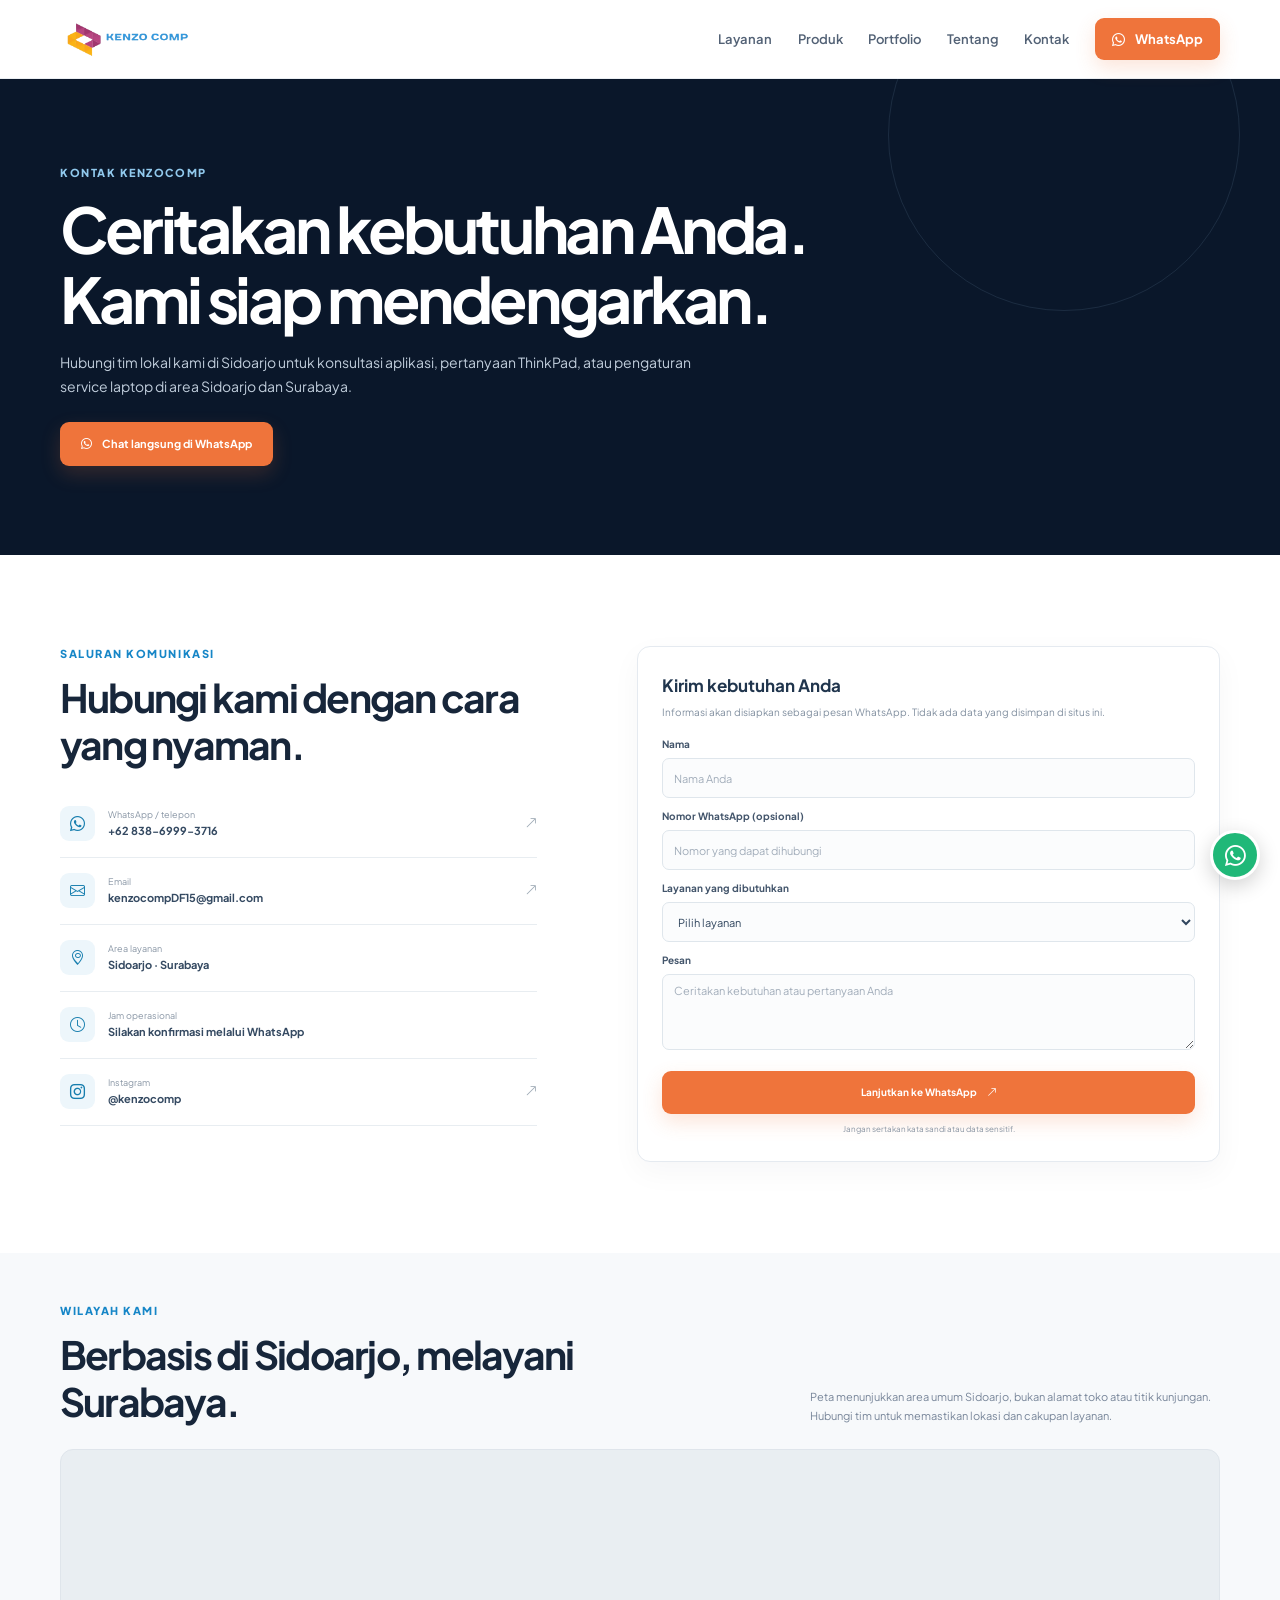
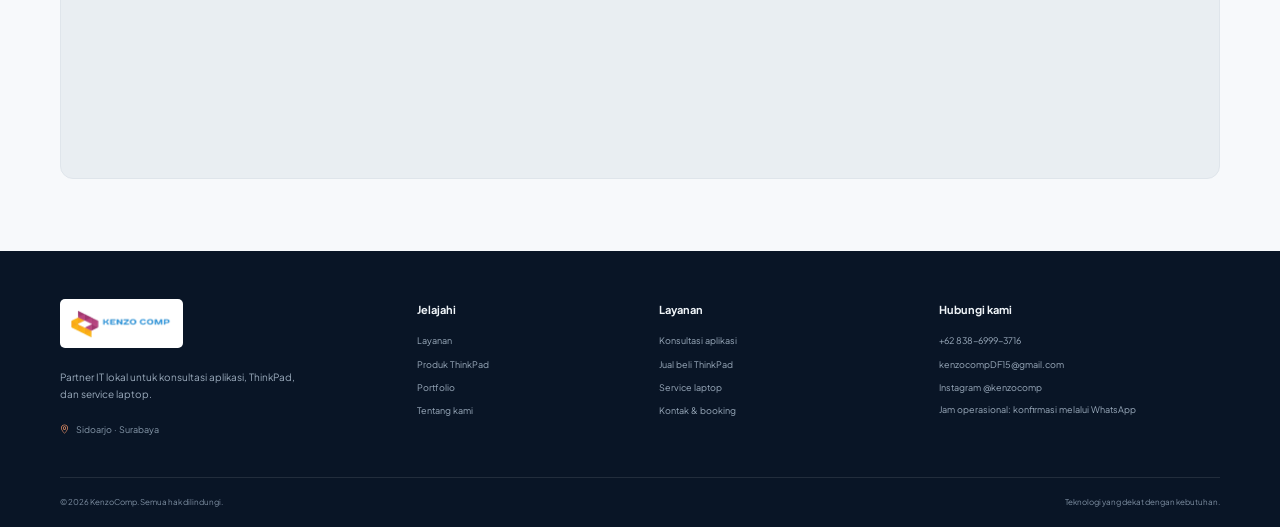
==== kontak/index.html @ aa4613e7 "UPDATE  - PATCH 3" ====
<!doctype html>
<html lang="id">
<head>
  <meta charset="utf-8"><meta name="viewport" content="width=device-width, initial-scale=1">
  <title>Kontak & Booking — KenzoComp Sidoarjo</title>
  <meta name="description" content="Hubungi KenzoComp untuk konsultasi aplikasi, pembelian ThinkPad, atau booking service laptop. Berbasis di Sidoarjo, melayani Surabaya dan sekitarnya.">
  <meta name="theme-color" content="#10233f">
  <link rel="canonical" href="https://kenzocomp.github.io/kontak/">
  <meta property="og:type" content="website"><meta property="og:site_name" content="KenzoComp"><meta property="og:title" content="Kontak & Booking — KenzoComp Sidoarjo"><meta property="og:description" content="Hubungi tim KenzoComp untuk konsultasi aplikasi, ThinkPad, atau service laptop."><meta property="og:image" content="https://kenzocomp.github.io/images/kenzocomp.png"><meta name="twitter:card" content="summary_large_image">
  <link rel="icon" href="../images/logoKENZO1.png" type="image/png">
  <link rel="preconnect" href="https://fonts.googleapis.com"><link rel="preconnect" href="https://fonts.gstatic.com" crossorigin>
  <link href="https://fonts.googleapis.com/css2?family=Plus+Jakarta+Sans:wght@400;500;600;700;800&display=swap" rel="stylesheet">
  <link href="../css/bootstrap-icons.css" rel="stylesheet"><link href="../css/kenzocomp-modern.css" rel="stylesheet">
  <script src="../js/kenzocomp.js" defer></script>
</head>
<body data-root="../">
  <a class="skip-link" href="#main">Lewati ke konten utama</a>
  <header class="site-header"><div class="container nav-wrap">
    <a class="brand" href="../index.html#top" aria-label="KenzoComp, beranda"><img src="../images/logoKENZO1.png" alt="KenzoComp" width="150" height="53"></a>
    <button class="menu-toggle" type="button" aria-expanded="false" aria-controls="primary-nav" aria-label="Buka navigasi"><span></span><span></span><span></span></button>
    <nav class="primary-nav" id="primary-nav" aria-label="Navigasi utama"><a href="../index.html#layanan">Layanan</a><a href="../index.html#produk">Produk</a><a href="../portfolio/">Portfolio</a><a href="../tentang/">Tentang</a><a href="./" aria-current="page">Kontak</a><a class="button button-small button-orange nav-cta" href="https://wa.me/6283869993716?text=Halo%20KenzoComp%2C%20saya%20ingin%20bertanya." target="_blank" rel="noopener noreferrer"><i class="bi bi-whatsapp" aria-hidden="true"></i> WhatsApp</a></nav>
  </div></header>
  <main id="main">
    <section class="page-hero"><div class="container page-hero-inner"><p class="eyebrow eyebrow-light">Kontak KenzoComp</p><h1>Ceritakan kebutuhan Anda. Kami siap mendengarkan.</h1><p>Hubungi tim lokal kami di Sidoarjo untuk konsultasi aplikasi, pertanyaan ThinkPad, atau pengaturan service laptop di area Sidoarjo dan Surabaya.</p><a class="button button-orange" href="https://wa.me/6283869993716?text=Halo%20KenzoComp%2C%20saya%20ingin%20bertanya." target="_blank" rel="noopener noreferrer"><i class="bi bi-whatsapp"></i> Chat langsung di WhatsApp</a></div></section>
    <section class="section"><div class="container contact-page-grid">
      <div class="contact-details"><p class="eyebrow">Saluran komunikasi</p><h2>Hubungi kami dengan cara yang nyaman.</h2>
        <a class="contact-detail" href="https://wa.me/6283869993716" target="_blank" rel="noopener noreferrer"><i class="bi bi-whatsapp"></i><span><small>WhatsApp / telepon</small><b>+62 838-6999-3716</b></span><i class="bi bi-arrow-up-right"></i></a>
        <a class="contact-detail" href="mailto:kenzocompDF15@gmail.com"><i class="bi bi-envelope"></i><span><small>Email</small><b>kenzocompDF15@gmail.com</b></span><i class="bi bi-arrow-up-right"></i></a>
        <div class="contact-detail"><i class="bi bi-geo-alt"></i><span><small>Area layanan</small><b>Sidoarjo · Surabaya</b></span></div>
        <div class="contact-detail"><i class="bi bi-clock"></i><span><small>Jam operasional</small><b>Silakan konfirmasi melalui WhatsApp</b></span></div>
        <a class="contact-detail" href="https://www.instagram.com/kenzocomp/" target="_blank" rel="noopener noreferrer"><i class="bi bi-instagram"></i><span><small>Instagram</small><b>@kenzocomp</b></span><i class="bi bi-arrow-up-right"></i></a>
      </div>
      <form class="contact-form page-form" data-whatsapp-form><h3>Kirim kebutuhan Anda</h3><p>Informasi akan disiapkan sebagai pesan WhatsApp. Tidak ada data yang disimpan di situs ini.</p><label for="contact-page-name">Nama</label><input id="contact-page-name" name="name" autocomplete="name" required placeholder="Nama Anda"><label for="contact-page-phone">Nomor WhatsApp (opsional)</label><input id="contact-page-phone" name="phone" type="tel" autocomplete="tel" placeholder="Nomor yang dapat dihubungi"><label for="contact-page-interest">Layanan yang dibutuhkan</label><select id="contact-page-interest" name="interest" required><option value="">Pilih layanan</option><option>Konsultasi aplikasi</option><option>ThinkPad</option><option>Service laptop</option><option>Lainnya</option></select><label for="contact-page-message">Pesan</label><textarea id="contact-page-message" name="message" rows="4" required placeholder="Ceritakan kebutuhan atau pertanyaan Anda"></textarea><button class="button button-orange button-full" type="submit">Lanjutkan ke WhatsApp <i class="bi bi-arrow-up-right"></i></button><small>Jangan sertakan kata sandi atau data sensitif.</small></form>
    </div></section>
    <section class="map-section"><div class="container map-heading"><div><p class="eyebrow">Wilayah kami</p><h2>Berbasis di Sidoarjo, melayani Surabaya.</h2></div><p>Peta menunjukkan area umum Sidoarjo, bukan alamat toko atau titik kunjungan. Hubungi tim untuk memastikan lokasi dan cakupan layanan.</p></div><div class="map-wrap"><iframe title="Peta area Sidoarjo, Jawa Timur" src="https://www.google.com/maps?q=Sidoarjo%2C%20Jawa%20Timur&output=embed" loading="lazy" referrerpolicy="no-referrer-when-downgrade"></iframe></div></section>
  </main>
  <footer class="site-footer"><div class="container footer-main">
    <div class="footer-brand"><a class="brand" href="../index.html#top"><img src="../images/logoKENZO1.png" alt="KenzoComp" width="150" height="53"></a><p>Partner IT lokal untuk konsultasi aplikasi, ThinkPad, dan service laptop.</p><span><i class="bi bi-geo-alt"></i> Sidoarjo · Surabaya</span></div>
    <div class="footer-links"><h2>Jelajahi</h2><a href="../index.html#layanan">Layanan</a><a href="../index.html#produk">Produk ThinkPad</a><a href="../portfolio/">Portfolio</a><a href="../tentang/">Tentang kami</a></div>
    <div class="footer-links"><h2>Layanan</h2><a href="../layanan/konsultasi/">Konsultasi aplikasi</a><a href="../layanan/thinkpad/">Jual beli ThinkPad</a><a href="../layanan/service/">Service laptop</a><a href="./">Kontak &amp; booking</a></div>
    <div class="footer-links footer-contact"><h2>Hubungi kami</h2><a href="tel:+6283869993716">+62 838-6999-3716</a><a href="mailto:kenzocompDF15@gmail.com">kenzocompDF15@gmail.com</a><a href="https://www.instagram.com/kenzocomp/" target="_blank" rel="noopener noreferrer">Instagram @kenzocomp</a><span>Jam operasional: konfirmasi melalui WhatsApp</span></div>
  </div><div class="container footer-bottom"><span>© <span data-current-year>2026</span> KenzoComp. Semua hak dilindungi.</span><span>Teknologi yang dekat dengan kebutuhan.</span></div></footer>
  <a class="floating-whatsapp" href="https://wa.me/6283869993716?text=Halo%20KenzoComp%2C%20saya%20ingin%20bertanya." target="_blank" rel="noopener noreferrer" aria-label="Hubungi KenzoComp melalui WhatsApp"><i class="bi bi-whatsapp" aria-hidden="true"></i></a>
</body>
</html>
---- css/kenzocomp-modern.css ----
:root {
  color-scheme: light;
  --navy: #10233f;
  --navy-deep: #0a172a;
  --navy-soft: #183557;
  --blue: #1686c7;
  --orange: #ef743b;
  --orange-dark: #d95f29;
  --ink: #17263a;
  --body: #536277;
  --muted: #8190a2;
  --paper: #fff;
  --canvas: #f5f7fa;
  --line: #e4e9ef;
  --line-dark: rgba(255, 255, 255, .14);
  --green: #20a675;
  --font: "Plus Jakarta Sans", "Segoe UI", sans-serif;
  --radius-sm: 10px;
  --radius: 16px;
  --radius-lg: 22px;
  --content: 1160px;
  --shadow: 0 18px 48px rgba(16, 35, 63, .09);
  --ease: cubic-bezier(.22, .61, .36, 1);
}

* { box-sizing: border-box; }
html { scroll-behavior: smooth; scroll-padding-top: 88px; }
body { margin: 0; color: var(--body); background: var(--paper); font: 400 15px/1.7 var(--font); -webkit-font-smoothing: antialiased; }
body, button, input, select, textarea { font-family: var(--font); }
button, input, select, textarea { font-size: inherit; }
button, a { -webkit-tap-highlight-color: transparent; }
a { color: inherit; text-decoration: none; }
img { display: block; max-width: 100%; height: auto; }
button { color: inherit; }
::selection { color: #fff; background: var(--blue); }
:focus-visible { outline: 3px solid #ffad76; outline-offset: 3px; }
.container { width: min(var(--content), calc(100% - 48px)); margin: 0 auto; }
.skip-link { position: fixed; z-index: 1000; top: 12px; left: 12px; padding: 10px 14px; color: #fff; background: var(--navy); border-radius: 8px; transform: translateY(-150%); }
.skip-link:focus { transform: translateY(0); }

.site-header { position: sticky; z-index: 50; top: 0; color: var(--ink); background: rgba(255,255,255,.93); border-bottom: 1px solid rgba(228,233,239,.78); backdrop-filter: blur(16px); }
.nav-wrap { min-height: 78px; display: flex; align-items: center; justify-content: space-between; gap: 28px; }
.brand { display: inline-flex; flex: 0 0 auto; align-items: center; }
.brand img { width: 138px; height: auto; }
.primary-nav { display: flex; align-items: center; gap: clamp(18px, 2vw, 31px); }
.primary-nav > a:not(.button) { color: #526175; font-size: 13px; font-weight: 600; transition: color .2s ease; }
.primary-nav > a:not(.button):hover { color: var(--blue); }
.menu-toggle { display: none; }
.button { display: inline-flex; min-height: 48px; align-items: center; justify-content: center; gap: 10px; padding: 12px 20px; border: 1px solid transparent; border-radius: 9px; font-size: 13px; font-weight: 700; line-height: 1.25; transition: background .2s ease, color .2s ease, border .2s ease, transform .2s ease; }
.button:hover { transform: translateY(-2px); }
.button-small { min-height: 42px; padding: 10px 16px; }
.button-orange { color: white; background: var(--orange); box-shadow: 0 8px 20px rgba(239,116,59,.19); }
.button-orange:hover { color: white; background: var(--orange-dark); }
.button-light { color: var(--navy); background: white; }
.button-light:hover { color: var(--navy); background: #edf4fa; }
.button-quiet { color: white; background: transparent; }
.button-quiet:hover { color: #ffc29e; }
.button-full { width: 100%; }

.hero { position: relative; overflow: hidden; color: #fff; background: var(--navy-deep); }
.hero::before { position: absolute; inset: 0; background: radial-gradient(ellipse at 83% 43%, rgba(28,109,163,.23), transparent 36%), linear-gradient(113deg, transparent 58%, rgba(255,255,255,.022) 58.1%, transparent 58.4%); content: ""; pointer-events: none; }
.hero-layout { position: relative; display: grid; min-height: 610px; grid-template-columns: minmax(0, .85fr) minmax(0, 1.15fr); align-items: center; gap: clamp(36px, 5vw, 76px); padding-top: 57px; padding-bottom: 62px; }
.hero-copy { max-width: 510px; padding-bottom: 12px; }
.eyebrow { margin: 0 0 14px; color: var(--blue); font-size: 11px; font-weight: 800; letter-spacing: .14em; line-height: 1.4; text-transform: uppercase; }
.eyebrow-light { color: #91c9ed; }
.eyebrow-dot { display: inline-block; width: 7px; height: 7px; margin: 0 8px 1px 0; border-radius: 50%; background: var(--orange); }
.hero h1 { max-width: 560px; margin: 0; color: #fff; font-size: clamp(38px, 4.5vw, 61px); font-weight: 700; letter-spacing: -.055em; line-height: 1.11; }
.hero h1 span { color: #f49a6a; }
.hero-description { max-width: 490px; margin: 20px 0 25px; color: #bdcad9; font-size: 15px; line-height: 1.85; }
.hero-actions { display: flex; flex-wrap: wrap; align-items: center; gap: 12px; }
.hero-note { display: flex; align-items: center; gap: 9px; margin-top: 26px; color: #96a7ba; font-size: 11px; }
.presence-dot { width: 7px; height: 7px; border-radius: 50%; background: #55c69b; box-shadow: 0 0 0 4px rgba(85,198,155,.12); }
.hero-bottom { position: relative; display: flex; align-items: center; gap: 16px; padding-bottom: 19px; color: #71839a; font-size: 10px; letter-spacing: .035em; }
.hero-bottom-line { width: 48px; height: 1px; background: #364a64; }

.showcase { position: relative; min-width: 0; padding: 20px 21px 17px; color: var(--ink); background: #f9fbfd; border: 1px solid rgba(255,255,255,.25); border-radius: var(--radius); box-shadow: 0 28px 75px rgba(0,0,0,.25); }
.showcase-topline { display: flex; align-items: center; justify-content: space-between; margin-bottom: 13px; color: #8190a2; font-size: 9px; font-weight: 800; letter-spacing: .12em; }
.showcase-counter { color: #283951; font-size: 10px; font-variant-numeric: tabular-nums; }
.counter-divider { margin: 0 4px; color: #b5c0cb; }
.showcase-window { overflow: hidden; height: 320px; border-radius: 11px; background: #e9eef4; touch-action: pan-y; cursor: grab; }
.showcase-window:active { cursor: grabbing; }
.showcase-window:focus-visible { outline-offset: 3px; }
.showcase-track { display: flex; width: 500%; height: 100%; transition: transform .55s var(--ease); }
.showcase-slide { display: flex; width: 20%; min-width: 0; height: 100%; align-items: center; justify-content: center; padding: 16px 20px; }
.browser-frame { overflow: hidden; width: 100%; height: 100%; background: #fff; border: 1px solid #dce3eb; border-radius: 9px; box-shadow: 0 8px 20px rgba(16,35,63,.1); }
.browser-bar { display: flex; height: 31px; align-items: center; gap: 10px; padding: 0 10px; color: #8d9aaa; background: #f5f7f9; border-bottom: 1px solid #e9edf1; font-size: 8px; }
.browser-dots { display: flex; gap: 4px; }
.browser-dots i { width: 6px; height: 6px; border-radius: 50%; background: #f08e79; }
.browser-dots i:nth-child(2) { background: #f2c16d; }
.browser-dots i:nth-child(3) { background: #72c99e; }
.browser-address { width: 64%; padding: 3px 9px; color: #8b98a7; background: #fff; border: 1px solid #ebeff3; border-radius: 5px; text-align: center; }
.browser-bar > .bi { margin-left: auto; }
.mock-site { position: relative; display: flex; overflow: hidden; height: calc(100% - 31px); flex-direction: column; background: linear-gradient(118deg,#fff 0%,#fff 52%,#f2f7fb 52%); }
.mock-nav { display: flex; height: 37px; align-items: center; justify-content: space-between; padding: 0 17px; color: #7f8ca0; font-size: 7px; }
.mock-nav b { color: #1e344f; font-size: 10px; letter-spacing: -.04em; }
.mock-nav b span { color: var(--orange); }
.mock-nav > i { width: 30px; height: 11px; border-radius: 3px; background: var(--orange); }
.mock-site-content { z-index: 1; display: flex; width: 55%; flex-direction: column; padding: 25px 0 0 23px; }
.mock-site-content small { color: #71839a; font-size: 6px; font-weight: 800; letter-spacing: .12em; }
.mock-site-content strong { margin-top: 9px; color: #1e344f; font-size: clamp(18px, 2.1vw, 25px); letter-spacing: -.06em; line-height: 1.14; }
.mock-site-content em { color: #1686c7; font-style: normal; }
.mock-site-content > span { max-width: 150px; margin-top: 8px; color: #758396; font-size: 7px; line-height: 1.55; }
.mock-mini-button { width: 62px; height: 17px; margin-top: 13px; border-radius: 4px; background: var(--orange); }
.mock-site-art { position: absolute; top: 68px; right: 0; width: 48%; height: 180px; }
.art-orbit { position: absolute; top: 8px; right: 7px; display: block; width: 165px; height: 165px; border: 1px solid #c5dced; border-radius: 50%; }
.orbit-two { top: 23px; right: 23px; width: 135px; height: 135px; border-color: #d7e5f1; }
.art-window { position: absolute; top: 35px; right: 22px; display: flex; width: 123px; height: 100px; flex-direction: column; gap: 9px; padding: 12px; background: #fff; border: 1px solid #e3ebf2; border-radius: 6px; box-shadow: 0 9px 20px rgba(28,65,99,.1); transform: rotate(-7deg); }
.art-window b { color: #1686c7; font-size: 14px; }
.art-window i { width: 75%; height: 5px; border-radius: 4px; background: #eaf0f5; }
.art-window i:last-child { width: 47%; }

.phone-frame { position: relative; width: 176px; height: 296px; padding: 6px; background: #152238; border: 2px solid #2a3d56; border-radius: 24px; box-shadow: 0 10px 25px rgba(16,35,63,.2); }
.phone-speaker { position: absolute; z-index: 2; top: 7px; left: 50%; width: 48px; height: 9px; background: #152238; border-radius: 0 0 8px 8px; transform: translateX(-50%); }
.phone-screen { position: relative; overflow: hidden; height: 100%; padding: 11px 10px; background: #fff; border-radius: 18px; }
.phone-status { display: flex; justify-content: space-between; color: #526175; font-size: 6px; font-weight: 700; }
.phone-heading { display: flex; flex-direction: column; margin-top: 16px; }
.phone-heading small { color: #77869a; font-size: 7px; }
.phone-heading b { margin-top: 1px; color: #1b2c45; font-size: 13px; }
.phone-card { position: relative; display: flex; min-height: 113px; flex-direction: column; margin-top: 12px; padding: 10px; background: #f4f8fb; border-radius: 9px; }
.phone-card-icon { position: absolute; top: 9px; right: 10px; display: grid; width: 23px; height: 23px; place-items: center; color: #147fc0; background: #e0f1fb; border-radius: 7px; font-size: 11px; }
.phone-card > small { color: #748296; font-size: 6px; }
.phone-card > b { margin-top: 2px; color: #172b45; font-size: 14px; }
.phone-positive { color: #1c9b70; font-size: 6px; }
.phone-chart { display: flex; height: 26px; align-items: end; gap: 5px; margin-top: 6px; }
.phone-chart i { flex: 1; height: 40%; background: #8dc9ec; border-radius: 2px 2px 0 0; }
.phone-chart i:nth-child(2n) { height: 76%; }.phone-chart i:nth-child(3n) { height: 58%; }.phone-chart i:last-child { height: 94%; background: #1686c7; }
.phone-section-title { display: flex; justify-content: space-between; margin-top: 12px; color: #263c56; font-size: 7px; font-weight: 700; }
.phone-section-title small { color: #1686c7; font-size: 6px; font-weight: 600; }
.phone-row { display: flex; align-items: center; gap: 6px; margin-top: 8px; color: #273c55; font-size: 6px; }
.phone-row > i { display: grid; width: 22px; height: 22px; place-items: center; color: #1686c7; background: #edf6fb; border-radius: 6px; font-size: 10px; }
.phone-row > span { display: flex; flex: 1; flex-direction: column; font-weight: 700; }
.phone-row small { color: #8290a0; font-size: 5px; font-weight: 400; }
.phone-row > b { color: #178b65; font-size: 6px; }
.phone-tabbar { position: absolute; right: 0; bottom: 0; left: 0; display: flex; height: 30px; align-items: center; justify-content: space-around; color: #8b99a9; background: #fff; border-top: 1px solid #edf0f3; font-size: 10px; }
.phone-tabbar i:first-child { color: #1686c7; }

.erp-frame { height: 100%; }
.erp-app { display: flex; height: calc(100% - 31px); background: #f8fafc; }
.erp-sidebar { display: flex; width: 36px; flex: 0 0 36px; align-items: center; flex-direction: column; gap: 18px; padding-top: 13px; color: #8d9bad; background: #10233f; font-size: 10px; }
.erp-sidebar b { color: #fff; font-size: 11px; }.erp-sidebar b span { color: #ef743b; }
.erp-sidebar i:nth-child(2) { color: #88d0f4; }
.erp-main { min-width: 0; flex: 1; padding: 14px 17px; }
.erp-heading { display: flex; align-items: center; justify-content: space-between; }
.erp-heading span { display: flex; flex-direction: column; }
.erp-heading small { color: #8b98a9; font-size: 6px; font-weight: 700; letter-spacing: .12em; }
.erp-heading b { color: #253950; font-size: 12px; }
.erp-heading > i { color: #74879a; font-size: 15px; }
.erp-stats { display: grid; grid-template-columns: repeat(3,1fr); gap: 8px; margin-top: 13px; }
.erp-stats > div { display: flex; min-width: 0; flex-direction: column; padding: 9px; background: #fff; border: 1px solid #edf0f4; border-radius: 6px; }
.erp-stats small { overflow: hidden; color: #8794a5; font-size: 6px; text-overflow: ellipsis; white-space: nowrap; }
.erp-stats b { margin-top: 4px; color: #263c56; font-size: clamp(9px, 1.2vw, 13px); }
.erp-stats i { color: #1b9c72; font-size: 6px; font-style: normal; }
.erp-chart { margin-top: 11px; padding: 9px 10px 7px; background: white; border: 1px solid #edf0f4; border-radius: 6px; }
.erp-chart-title { display: flex; justify-content: space-between; color: #32475f; font-size: 7px; font-weight: 700; }
.erp-chart-title small { color: #8b98a9; font-size: 6px; font-weight: 500; }
.chart-bars { display: flex; height: 87px; align-items: end; gap: 5px; margin-top: 10px; border-bottom: 1px solid #e5ebf1; background: repeating-linear-gradient(to bottom,transparent 0 21px,#edf1f5 22px); }
.chart-bars i { flex: 1; height: 36%; background: #abd9f1; border-radius: 3px 3px 0 0; }
.chart-bars i:nth-child(3n) { height: 70%; }.chart-bars i:nth-child(4n) { height: 54%; }.chart-bars i:nth-child(7n) { height: 88%; background: #1686c7; }
.chart-labels { display: flex; justify-content: space-between; margin-top: 4px; color: #91a0af; font-size: 5px; }

.catalog-frame { width: 100%; padding: 17px 18px 11px; background: #fff; border: 1px solid #e0e6ed; border-radius: 9px; }
.catalog-head { display: flex; align-items: center; justify-content: space-between; }
.catalog-head > span { display: flex; flex-direction: column; }
.catalog-head small { color: #1686c7; font-size: 6px; font-weight: 800; letter-spacing: .11em; }
.catalog-head b { margin-top: 3px; color: #1e344f; font-size: 15px; letter-spacing: -.04em; }
.catalog-head > i { display: grid; width: 29px; height: 29px; place-items: center; color: #1686c7; background: #edf6fb; border-radius: 8px; font-size: 12px; }
.catalog-search { display: flex; height: 27px; align-items: center; gap: 8px; margin-top: 12px; padding: 0 8px; color: #91a0af; background: #f7f9fb; border: 1px solid #e8edf2; border-radius: 5px; font-size: 7px; }
.catalog-search i:last-child { margin-left: auto; }
.catalog-products { display: grid; grid-template-columns: repeat(3,1fr); gap: 8px; margin-top: 11px; }
.catalog-product { display: flex; min-width: 0; flex-direction: column; padding: 8px; background: #fbfcfd; border: 1px solid #edf0f4; border-radius: 6px; }
.catalog-laptop { position: relative; display: block; height: 64px; margin-bottom: 9px; }
.catalog-laptop::before { position: absolute; top: 11px; left: 50%; width: 73px; height: 42px; border: 3px solid #242e3b; border-radius: 4px; background: linear-gradient(145deg,#203c5a,#14253b); content: ""; transform: translateX(-50%) perspective(100px) rotateX(-2deg); }
.catalog-laptop::after { position: absolute; bottom: 4px; left: 50%; width: 91px; height: 5px; background: #aab1ba; clip-path: polygon(7% 0,93% 0,100% 100%,0 100%); content: ""; transform: translateX(-50%); }
.catalog-laptop i { position: absolute; z-index: 1; top: 24px; left: 50%; width: 4px; height: 4px; border-radius: 50%; background: #d64035; transform: translateX(-50%); }
.laptop-grey::before { background: linear-gradient(145deg,#8796a5,#566575); }.laptop-dark::before { background: linear-gradient(145deg,#33495d,#1f3041); }
.catalog-product small { color: #1686c7; font-size: 6px; font-weight: 800; letter-spacing: .04em; }
.catalog-product b { overflow: hidden; margin-top: 2px; color: #2a3e55; font-size: 7px; text-overflow: ellipsis; white-space: nowrap; }
.catalog-product > span:last-child { margin-top: 3px; color: #758397; font-size: 6px; }
.catalog-trust { display: flex; align-items: center; gap: 5px; margin-top: 10px; color: #758397; font-size: 6px; }
.catalog-trust i { color: #20a675; font-size: 9px; }

.booking-frame { display: grid; overflow: hidden; width: 100%; height: 100%; grid-template-columns: .92fr 1.08fr; background: white; border: 1px solid #e0e6ed; border-radius: 9px; }
.booking-visual { display: flex; flex-direction: column; align-items: flex-start; justify-content: center; padding: 20px; color: #fff; background: #153c62; }
.booking-icon { display: grid; width: 31px; height: 31px; place-items: center; color: white; background: rgba(255,255,255,.14); border-radius: 8px; font-size: 14px; }
.booking-visual > small { margin-top: 14px; color: #99cae8; font-size: 6px; font-weight: 800; letter-spacing: .13em; }
.booking-visual > b { margin-top: 7px; font-size: clamp(13px, 1.5vw, 19px); letter-spacing: -.04em; line-height: 1.3; }
.booking-visual em { color: #ffad7f; font-style: normal; }
.booking-visual > span:not(.booking-icon) { margin-top: 8px; color: #bbccdd; font-size: 7px; line-height: 1.6; }
.booking-progress { display: flex; gap: 4px; margin-top: 16px; }
.booking-progress i { width: 20px; height: 3px; background: rgba(255,255,255,.28); border-radius: 2px; }.booking-progress i.active { background: #f49a6a; }
.booking-mini { display: flex; min-width: 0; flex-direction: column; justify-content: center; padding: 17px; }
.booking-mini > b { margin-bottom: 9px; color: #23384f; font-size: 10px; }
.booking-mini label { margin-top: 5px; color: #526175; font-size: 6px; font-weight: 700; }
.booking-mini label span { display: block; margin-top: 3px; padding: 6px 7px; color: #8b98a9; background: #fafbfd; border: 1px solid #e8edf2; border-radius: 4px; font-size: 6px; font-weight: 400; }
.booking-mini button { display: flex; align-items: center; justify-content: space-between; margin-top: 11px; padding: 8px 9px; color: white; background: var(--orange); border: 0; border-radius: 5px; font-size: 7px; font-weight: 700; }

.showcase-controls { margin-top: 14px; }
.showcase-tabs { display: grid; grid-template-columns: repeat(5,1fr); gap: 5px; padding: 4px; background: #eff3f6; border-radius: 9px; }
.showcase-tabs button { display: flex; min-width: 0; min-height: 35px; align-items: center; justify-content: center; gap: 6px; padding: 6px 4px; color: #738195; background: transparent; border: 0; border-radius: 6px; cursor: pointer; font-size: 8px; font-weight: 700; transition: color .2s ease, background .2s ease, box-shadow .2s ease; }
.showcase-tabs button i { font-size: 11px; }
.showcase-tabs button[aria-selected="true"] { color: #1b5e8c; background: #fff; box-shadow: 0 2px 5px rgba(16,35,63,.08); }
.showcase-caption { display: flex; min-height: 45px; align-items: center; justify-content: space-between; gap: 12px; padding: 11px 2px 0; }
.showcase-caption > div:first-child { display: flex; min-width: 0; flex-direction: column; }
.showcase-caption b { overflow: hidden; color: #263a52; font-size: 10px; text-overflow: ellipsis; white-space: nowrap; }
.showcase-caption > div:first-child span { overflow: hidden; color: #78879a; font-size: 8px; text-overflow: ellipsis; white-space: nowrap; }
.slider-dots { display: flex; flex: 0 0 auto; gap: 5px; }
.slider-dots button { width: 7px; height: 7px; padding: 0; background: #d2dbe3; border: 0; border-radius: 50%; cursor: pointer; transition: width .2s ease, background .2s ease; }
.slider-dots button[aria-current="true"] { width: 19px; background: var(--orange); border-radius: 6px; }
.showcase-actions { display: flex; align-items: center; justify-content: space-between; margin-top: 6px; padding-top: 11px; border-top: 1px solid #e8edf2; }
.showcase-demo,.showcase-consult { display: inline-flex; align-items: center; gap: 7px; color: #597087; font-size: 9px; font-weight: 700; }
.showcase-demo:hover { color: var(--blue); }.showcase-consult { color: #de6c38; }
.showcase-decoration { position: absolute; z-index: -1; display: block; border: 1px solid rgba(144,193,225,.14); border-radius: 50%; pointer-events: none; }
.decoration-a { top: -47px; right: -40px; width: 160px; height: 160px; }.decoration-b { bottom: 75px; left: -60px; width: 120px; height: 120px; }

.trust-strip { background: #f7f9fb; border-bottom: 1px solid #edf0f4; }
.trust-grid { display: grid; min-height: 111px; grid-template-columns: repeat(4,1fr); align-items: center; }
.trust-item { display: flex; align-items: center; justify-content: center; gap: 11px; padding: 17px 10px; border-right: 1px solid var(--line); }
.trust-item:first-child { justify-content: flex-start; }.trust-item:last-child { justify-content: flex-end; border-right: 0; }
.trust-icon { display: grid; width: 37px; height: 37px; flex: 0 0 37px; place-items: center; color: #1876ac; background: #e7f3fa; border-radius: 10px; font-size: 15px; }
.trust-item:first-child .trust-icon { color: #e7883c; background: #fff1e5; }
.trust-item > span:last-child { display: flex; flex-direction: column; }
.trust-item b { color: #21354e; font-size: 12px; line-height: 1.35; }
.trust-item small { color: #8290a0; font-size: 9px; }

.section { padding: 91px 0; }
.section-heading { display: flex; align-items: end; justify-content: space-between; gap: 34px; margin-bottom: 31px; }
.section-heading > div { max-width: 620px; }
.section-heading h2,.why-intro h2,.testimonial-layout h2,.faq-intro h2,.contact-layout h2 { margin: 0; color: var(--ink); font-size: clamp(28px,3.3vw,42px); font-weight: 700; letter-spacing: -.045em; line-height: 1.2; }
.section-heading > p { max-width: 395px; margin: 0 0 3px; color: #68788c; font-size: 13px; }
.section-services { padding-top: 79px; }
.service-grid { display: grid; grid-template-columns: repeat(3,1fr); gap: 16px; }
.service-card { position: relative; display: flex; min-height: 340px; flex-direction: column; padding: 25px; background: #fff; border: 1px solid var(--line); border-radius: var(--radius); transition: transform .25s var(--ease), box-shadow .25s var(--ease), border-color .25s ease; }
.service-card:hover { border-color: #cfdae4; box-shadow: var(--shadow); transform: translateY(-4px); }
.service-card-top { display: flex; align-items: center; justify-content: space-between; }
.service-icon { display: grid; width: 45px; height: 45px; place-items: center; color: #147eb9; background: #eaf5fb; border-radius: 12px; font-size: 19px; }
.service-thinkpad .service-icon { color: #d56835; background: #fff0e7; }.service-repair .service-icon { color: #268d6c; background: #e9f6f0; }
.service-index { color: #99a5b3; font-size: 9px; font-weight: 800; letter-spacing: .11em; }
.service-card h3 { margin: 21px 0 7px; color: #1d3048; font-size: 20px; letter-spacing: -.03em; }
.service-card > p { margin: 0; color: #718095; font-size: 12px; }
.service-card ul { display: grid; gap: 8px; margin: 19px 0 22px; padding: 0; color: #4f6075; font-size: 11px; list-style: none; }
.service-card li::before { margin-right: 9px; color: #1984bd; content: "—"; }
.service-card .text-link { margin-top: auto; }
.text-link { display: inline-flex; align-items: center; gap: 8px; color: #167aae; font-size: 12px; font-weight: 800; }
.text-link:hover { color: var(--orange-dark); }

.section-why { color: #fff; background: var(--navy); }
.why-layout { display: grid; grid-template-columns: .75fr 1.25fr; gap: clamp(45px,8vw,118px); }
.why-intro h2 { color: white; }.why-intro > p:not(.eyebrow) { max-width: 395px; margin: 16px 0 22px; color: #b3c2d2; font-size: 13px; }
.why-intro .button { min-height: 43px; font-size: 11px; }
.why-list { border-top: 1px solid var(--line-dark); }
.why-list article { display: grid; grid-template-columns: 35px 1fr 18px; gap: 14px; align-items: start; padding: 20px 0; border-bottom: 1px solid var(--line-dark); }
.why-list article > span { color: #82b6d6; font-size: 10px; font-weight: 800; }
.why-list article h3 { margin: 0; color: #f3f7fb; font-size: 14px; font-weight: 700; }
.why-list article p { margin: 4px 0 0; color: #a3b4c6; font-size: 11px; }
.why-list article > i { margin-top: 3px; color: #7799b4; font-size: 13px; }

.section-process { background: #f7f9fb; }
.process-grid { display: grid; grid-template-columns: repeat(4,1fr); border-top: 1px solid #dfe6ed; }
.process-grid article { position: relative; min-height: 203px; padding: 21px 21px 0 0; border-right: 1px solid #dfe6ed; }
.process-grid article + article { padding-left: 21px; }
.process-grid article:last-child { border-right: 0; }
.process-grid article > span { position: absolute; top: 20px; right: 18px; color: #a8b4c0; font-size: 10px; font-weight: 700; }
.process-grid article > i { color: #1686c7; font-size: 20px; }
.process-grid h3 { margin: 19px 0 7px; color: #243951; font-size: 14px; }
.process-grid p { margin: 0; color: #748297; font-size: 11px; }

.section-products { background: #fff; }
.section-heading > .text-link { flex: 0 0 auto; margin-bottom: 5px; }
.filter-row { display: flex; flex-wrap: wrap; gap: 7px; margin: 0 0 22px; }
.filter-button { padding: 8px 13px; color: #647389; background: white; border: 1px solid #e0e7ed; border-radius: 7px; cursor: pointer; font-size: 10px; font-weight: 700; transition: all .2s ease; }
.filter-button:hover,.filter-button.is-active { color: #fff; background: var(--navy); border-color: var(--navy); }
.product-grid { display: grid; grid-template-columns: repeat(3,1fr); gap: 15px; }
.product-card { overflow: hidden; background: #fff; border: 1px solid var(--line); border-radius: 13px; transition: transform .2s ease, box-shadow .2s ease; }
.product-card:hover { box-shadow: 0 12px 30px rgba(16,35,63,.09); transform: translateY(-3px); }
.product-image-wrap { position: relative; display: grid; overflow: hidden; height: 172px; place-items: center; background: #f4f6f8; }
.product-image-wrap img { width: 100%; height: 100%; object-fit: cover; }
.product-image-wrap .product-placeholder { width: 118px; height: 72px; border: 5px solid #283748; border-radius: 7px 7px 3px 3px; background: linear-gradient(135deg,#344c62,#15283d); box-shadow: 0 10px 15px rgba(20,35,51,.15); }
.product-image-wrap .product-placeholder::after { display: block; width: 132px; height: 7px; margin: 66px 0 0 -12px; background: #aeb8c1; clip-path: polygon(7% 0,93% 0,100% 100%,0 100%); content: ""; }
.product-badge { position: absolute; top: 11px; left: 11px; padding: 5px 8px; color: #28694f; background: #e9f6ef; border-radius: 5px; font-size: 8px; font-weight: 800; }
.product-content { padding: 15px; }
.product-overline { color: #1480bb; font-size: 8px; font-weight: 800; letter-spacing: .1em; }
.product-content h3 { margin: 4px 0 5px; color: #21364f; font-size: 15px; }
.product-content p { min-height: 36px; margin: 0; color: #778599; font-size: 10px; }
.product-specs { display: flex; flex-wrap: wrap; gap: 5px; margin: 12px 0; }
.product-specs span { padding: 4px 7px; color: #5c6d80; background: #f3f6f8; border-radius: 4px; font-size: 8px; }
.product-bottom { display: flex; align-items: center; justify-content: space-between; gap: 8px; padding-top: 10px; border-top: 1px solid #edf0f3; }
.product-price { color: #536277; font-size: 10px; font-weight: 700; }
.product-bottom a { color: #167aae; font-size: 9px; font-weight: 800; }
.catalog-disclaimer,.sample-note { margin: 14px 0 0; color: #8793a2; font-size: 10px; }
.loading-message,.error-message { grid-column: 1/-1; margin: 0; padding: 20px; color: #69798d; background: #f7f9fb; border-radius: 8px; font-size: 12px; }

.section-portfolio { background: #f7f9fb; }
.portfolio-grid { display: grid; grid-template-columns: repeat(3,1fr); gap: 15px; }
.portfolio-card { overflow: hidden; background: #fff; border: 1px solid #e5eaf0; border-radius: 13px; }
.portfolio-art { position: relative; display: grid; overflow: hidden; height: 184px; place-items: center; background: #dcebf3; }
.portfolio-art > span { position: absolute; bottom: 10px; left: 12px; z-index: 2; padding: 4px 8px; color: #1b648a; background: rgba(255,255,255,.88); border-radius: 4px; font-size: 8px; font-weight: 800; }
.portfolio-art .art-dashboard { width: 76%; height: 66%; padding: 12px; background: #fff; border: 1px solid #d7e0e9; border-radius: 8px; box-shadow: 0 12px 30px rgba(16,35,63,.12); transform: rotate(-2deg); }
.art-dashboard i { display: block; width: 37%; height: 7px; margin-bottom: 11px; background: #b6c5d2; border-radius: 4px; }
.art-dashboard i:nth-child(2) { width: 26%; height: 37px; background: #eaf4fa; box-shadow: 45px 0 #f5eee8, 90px 0 #e7f3ed; }
.art-dashboard i:nth-child(3) { width: 85%; height: 35px; background: repeating-linear-gradient(90deg,#88c4e3 0 10px,transparent 10px 20px); }
.portfolio-art.art-mobile { background: #e8e6f2; }
.art-phone { width: 89px; height: 151px; padding: 9px 6px; background: #1d2a3d; border: 2px solid #34445a; border-radius: 16px; box-shadow: 0 14px 24px rgba(16,35,63,.2); transform: rotate(5deg); }
.art-phone i { display: block; height: 5px; margin: 7px 2px; background: #dce6ef; border-radius: 3px; }.art-phone i:nth-child(2) { height: 42px; background: #b6d9ed; }.art-phone i:nth-child(4) { width: 60%; background: #f3a47b; }
.portfolio-art.art-erp { background: #dcece7; }
.portfolio-art.art-erp .art-dashboard { height: 72%; transform: rotate(2deg); }
.portfolio-art.art-retail { background: #f3e9de; }
.portfolio-art.art-warehouse { background: #e3e8f1; }
.portfolio-art.art-web { background: #dcebf3; }
.portfolio-content { padding: 16px; }
.portfolio-content small { color: #1681bb; font-size: 8px; font-weight: 800; letter-spacing: .1em; text-transform: uppercase; }
.portfolio-content h3 { margin: 5px 0 6px; color: #23384f; font-size: 14px; }
.portfolio-content p { min-height: 38px; margin: 0; color: #718095; font-size: 10px; }
.portfolio-content > span { display: inline-block; margin-top: 11px; color: #9aa5b1; font-size: 9px; }
.sample-note { line-height: 1.6; }

.section-testimonials { background: #fff; }
.testimonial-layout { display: grid; grid-template-columns: .8fr 1.2fr; align-items: center; gap: clamp(42px,8vw,106px); }
.testimonial-layout > div:first-child > p:not(.eyebrow) { max-width: 410px; margin: 15px 0; color: #718095; font-size: 12px; }
.testimonial-card { min-height: 255px; padding: 31px; background: #f6f8fa; border: 1px solid #e7ecf1; border-radius: 15px; }
.testimonial-card blockquote { margin: 0; color: #30455c; font-size: 18px; font-weight: 600; letter-spacing: -.02em; line-height: 1.65; }
.testimonial-card blockquote::before { display: block; margin-bottom: 15px; color: var(--orange); font-size: 32px; content: "“"; line-height: .8; }
.testimonial-author { display: flex; align-items: center; gap: 11px; margin-top: 22px; }
.testimonial-avatar { display: grid; width: 37px; height: 37px; place-items: center; color: #2677a3; background: #dceef7; border-radius: 50%; font-size: 11px; font-weight: 800; }
.testimonial-author > span:last-child { display: flex; flex-direction: column; }
.testimonial-author b { color: #2b4159; font-size: 10px; }.testimonial-author small { color: #8794a3; font-size: 9px; }
.testimonial-controls { display: flex; align-items: center; gap: 8px; margin-top: 22px; }
.testimonial-controls button { display: grid; width: 34px; height: 34px; place-items: center; color: #53677c; background: #fff; border: 1px solid #dfe6ec; border-radius: 50%; cursor: pointer; }
.testimonial-controls button:hover { color: white; background: var(--navy); border-color: var(--navy); }
.testimonial-controls > span { margin-left: 5px; color: #8290a0; font-size: 9px; font-variant-numeric: tabular-nums; }

.section-faq { background: #f7f9fb; }
.faq-layout { display: grid; grid-template-columns: .7fr 1.3fr; align-items: start; gap: clamp(40px,8vw,100px); }
.faq-intro > p:not(.eyebrow) { max-width: 330px; margin: 15px 0; color: #718095; font-size: 12px; }
.faq-list { border-top: 1px solid #dfe5eb; }
.faq-list details { border-bottom: 1px solid #dfe5eb; }
.faq-list summary { display: flex; min-height: 61px; align-items: center; justify-content: space-between; gap: 20px; color: #283d55; cursor: pointer; font-size: 12px; font-weight: 700; list-style: none; }
.faq-list summary::-webkit-details-marker { display: none; }
.faq-list summary i { flex: 0 0 auto; color: #8190a0; font-size: 14px; transition: transform .2s ease; }
.faq-list details[open] summary i { color: var(--orange); transform: rotate(45deg); }
.faq-list details p { max-width: 680px; margin: -3px 28px 19px 0; color: #718095; font-size: 11px; }

.contact-cta { color: white; background: var(--navy); }
.contact-layout { display: grid; grid-template-columns: 1.1fr .9fr; align-items: center; gap: clamp(38px,8vw,105px); }
.contact-layout h2 { max-width: 570px; color: white; }
.contact-layout > div > p:not(.eyebrow) { max-width: 480px; margin: 16px 0 21px; color: #b3c2d2; font-size: 13px; }
.contact-actions { display: flex; flex-wrap: wrap; gap: 9px; }
.contact-actions .button { min-height: 43px; font-size: 11px; }
.contact-form { padding: 24px; color: var(--ink); background: white; border-radius: 13px; }
.contact-form h3 { margin: 0; color: #20354d; font-size: 17px; }
.contact-form > p { margin: 5px 0 15px; color: #8290a0; font-size: 10px; }
.contact-form label { display: block; margin: 10px 0 5px; color: #43556b; font-size: 10px; font-weight: 700; }
.contact-form input,.contact-form select,.contact-form textarea,.page-form input,.page-form select,.page-form textarea { width: 100%; min-height: 40px; padding: 9px 11px; color: #31465e; background: #fbfcfd; border: 1px solid #dfe6ec; border-radius: 7px; font-size: 11px; }
.contact-form textarea,.page-form textarea { min-height: 76px; resize: vertical; }
.contact-form input::placeholder,.contact-form textarea::placeholder { color: #a2adba; }
.contact-form .button { margin-top: 14px; min-height: 43px; font-size: 10px; }
.contact-form > small { display: block; margin-top: 9px; color: #8995a3; font-size: 8px; text-align: center; }
.site-footer { color: #a7b6c6; background: #091526; }
.footer-main { display: grid; grid-template-columns: 1.25fr .8fr .95fr 1.1fr; gap: 38px; padding-top: 48px; padding-bottom: 38px; }
.footer-brand .brand img { width: 123px; padding: 5px; background: #fff; border-radius: 5px; }
.footer-brand p { max-width: 245px; margin: 14px 0 11px; color: #9babbc; font-size: 10px; }
.footer-brand > span { color: #8798aa; font-size: 9px; }.footer-brand > span i { margin-right: 5px; color: #f29567; }
.footer-links { display: flex; align-items: flex-start; flex-direction: column; gap: 8px; }
.footer-links h2 { margin: 2px 0 6px; color: #eff4f8; font-size: 11px; font-weight: 700; }
.footer-links a,.footer-links span { color: #9babbc; font-size: 9px; transition: color .2s ease; }
.footer-links a:hover { color: #fff; }.footer-links span { line-height: 1.5; }
.footer-bottom { display: flex; min-height: 50px; align-items: center; justify-content: space-between; gap: 10px; color: #7e8fa2; border-top: 1px solid rgba(255,255,255,.1); font-size: 8px; }
.floating-whatsapp { position: fixed; z-index: 40; right: 20px; bottom: 20px; display: grid; width: 50px; height: 50px; place-items: center; color: #fff; background: #20b878; border: 3px solid #fff; border-radius: 50%; box-shadow: 0 6px 20px rgba(0,0,0,.18); font-size: 21px; transition: transform .2s ease; }
.floating-whatsapp:hover { color: #fff; transform: translateY(-3px); }
[hidden] { display: none !important; }

.page-hero { position: relative; overflow: hidden; color: white; background: var(--navy-deep); }
.page-hero::after { position: absolute; top: -120px; right: max(-50px, calc((100% - 1200px)/2)); width: 350px; height: 350px; border: 1px solid rgba(155,199,225,.12); border-radius: 50%; content: ""; pointer-events: none; }
.page-hero-inner { position: relative; z-index: 1; max-width: var(--content); padding-top: 86px; padding-bottom: 89px; }
.page-hero h1 { max-width: 800px; margin: 0; color: #fff; font-size: clamp(39px,5.5vw,63px); letter-spacing: -.055em; line-height: 1.1; }
.page-hero-inner > p:not(.eyebrow) { max-width: 660px; margin: 18px 0 23px; color: #c0cddb; font-size: 14px; }
.page-hero .button { min-height: 44px; font-size: 11px; }
.page-contact-band { color: white; background: var(--navy); }
.split-info { display: grid; grid-template-columns: 1fr 1fr; align-items: center; gap: 60px; }
.split-info h2,.about-intro h2,.about-values h2,.contact-details h2,.map-heading h2 { margin: 0; color: var(--ink); font-size: clamp(27px,3.2vw,39px); letter-spacing: -.045em; line-height: 1.2; }
.split-info > div > p:not(.eyebrow),.about-intro > div > p,.about-values > div > p:not(.eyebrow) { color: #718095; font-size: 12px; }
.split-info > div > p:not(.eyebrow) { margin: 15px 0 0; }
.split-info > .button { justify-self: start; }
.info-checklist { padding: 22px; background: white; border: 1px solid var(--line); border-radius: var(--radius); }
.info-checklist p { display: flex; align-items: center; gap: 10px; margin: 0; padding: 11px 0; color: #43576e; border-bottom: 1px solid #edf0f3; font-size: 11px; font-weight: 600; }
.info-checklist p:last-child { border: 0; }.info-checklist i { color: #1d9b70; font-size: 15px; }
.page-contact-band .contact-layout h2 { max-width: 560px; }
.page-contact-band .contact-layout > div > p:not(.eyebrow) { max-width: 500px; }
.catalog-filter-panel { display: grid; grid-template-columns: repeat(3,1fr); gap: 12px; margin: 0 0 20px; padding: 15px; background: #f6f8fa; border: 1px solid #e4e9ef; border-radius: 11px; }
.catalog-filter-panel label { color: #455970; font-size: 10px; font-weight: 700; }
.catalog-filter-panel select { display: block; width: 100%; min-height: 39px; margin-top: 5px; padding: 8px 10px; color: #536277; background: #fff; border: 1px solid #dfe6ec; border-radius: 6px; font-size: 10px; }
.about-intro { display: grid; grid-template-columns: .9fr 1.1fr; align-items: start; gap: 70px; }
.about-intro > div > p { margin: 0 0 13px; }.about-intro > div > p:last-child { margin-bottom: 0; }
.about-values { display: grid; grid-template-columns: .9fr 1.1fr; gap: 70px; }
.about-values h2 { color: white; }.about-values > div > p:not(.eyebrow) { color: #b3c2d2; }
.contact-page-grid { display: grid; grid-template-columns: .9fr 1.1fr; align-items: start; gap: clamp(40px,8vw,100px); }
.contact-details h2 { margin-bottom: 22px; }
.contact-detail { display: flex; align-items: center; gap: 13px; min-height: 67px; border-bottom: 1px solid #e8edf1; }
.contact-detail > i:first-child { display: grid; width: 35px; height: 35px; flex: 0 0 35px; place-items: center; color: #177eae; background: #edf6fb; border-radius: 9px; font-size: 15px; }
.contact-detail > span { display: flex; flex: 1; flex-direction: column; }.contact-detail small { color: #8996a5; font-size: 9px; }.contact-detail b { color: #354a62; font-size: 11px; font-weight: 700; }
.contact-detail > i:last-child:not(:first-child) { color: #9ba7b3; font-size: 12px; }
.page-form { border: 1px solid #e5eaf0; box-shadow: 0 10px 30px rgba(16,35,63,.04); }
.map-section { padding: 0 0 72px; background: #f7f9fb; }
.map-heading { display: flex; align-items: end; justify-content: space-between; gap: 30px; padding-top: 50px; padding-bottom: 23px; }
.map-heading > div { max-width: 550px; }.map-heading > p { max-width: 410px; margin: 0; color: #778599; font-size: 11px; }
.map-wrap { width: min(var(--content), calc(100% - 48px)); height: 330px; margin: 0 auto; overflow: hidden; background: #e9eef2; border: 1px solid #dfe5eb; border-radius: 13px; }
.map-wrap iframe { width: 100%; height: 100%; border: 0; }

@media (max-width: 1050px) {
  .hero-layout { grid-template-columns: .78fr 1.22fr; gap: 28px; }
  .showcase { padding: 16px; }.showcase-window { height: 296px; }
  .primary-nav { gap: 17px; }.primary-nav > a:not(.button) { font-size: 12px; }
  .service-card { padding: 21px; }.product-grid,.portfolio-grid { gap: 12px; }
}
@media (max-width: 820px) {
  .container { width: min(100% - 40px, 680px); }
  .nav-wrap { min-height: 70px; }.menu-toggle { display: flex; width: 41px; height: 41px; align-items: center; justify-content: center; flex-direction: column; gap: 5px; padding: 0; background: transparent; border: 1px solid #dfe6ec; border-radius: 8px; cursor: pointer; }
  .menu-toggle span { width: 17px; height: 2px; background: #243950; border-radius: 2px; transition: transform .2s ease, opacity .2s ease; }
  .menu-toggle[aria-expanded="true"] span:first-child { transform: translateY(7px) rotate(45deg); }.menu-toggle[aria-expanded="true"] span:nth-child(2) { opacity: 0; }.menu-toggle[aria-expanded="true"] span:last-child { transform: translateY(-7px) rotate(-45deg); }
  .primary-nav { position: absolute; top: calc(100% + 1px); right: 0; left: 0; display: none; align-items: stretch; flex-direction: column; gap: 0; padding: 9px 20px 18px; background: rgba(255,255,255,.98); border-bottom: 1px solid var(--line); box-shadow: 0 13px 20px rgba(16,35,63,.08); }
  .primary-nav.is-open { display: flex; }.primary-nav > a:not(.button) { padding: 12px 2px; border-bottom: 1px solid #edf0f4; font-size: 13px; }
  .primary-nav .nav-cta { align-self: flex-start; margin-top: 13px; }
  .hero-layout { min-height: auto; grid-template-columns: 1fr; gap: 34px; padding-top: 60px; padding-bottom: 35px; }
  .hero-copy { max-width: 620px; }.hero h1 { max-width: 600px; font-size: clamp(42px,8vw,59px); }
  .showcase { width: min(100%, 610px); margin: 0 auto; }.showcase-window { height: 328px; }
  .hero-bottom { padding-bottom: 17px; }.trust-grid { grid-template-columns: repeat(2,1fr); padding-top: 9px; padding-bottom: 9px; }
  .trust-item,.trust-item:first-child,.trust-item:last-child { justify-content: flex-start; border-right: 0; }.trust-item:nth-child(odd) { border-right: 1px solid var(--line); }
  .section { padding: 72px 0; }.section-heading { align-items: flex-start; flex-direction: column; gap: 12px; margin-bottom: 24px; }.section-heading > p { max-width: 550px; }
  .service-grid { grid-template-columns: 1fr; }.service-card { min-height: auto; }.service-card ul { margin-bottom: 18px; }
  .why-layout { grid-template-columns: 1fr; gap: 35px; }.why-intro { max-width: 560px; }
  .process-grid { grid-template-columns: repeat(2,1fr); }.process-grid article { min-height: 181px; border-bottom: 1px solid #dfe6ed; }.process-grid article:nth-child(2) { border-right: 0; }.process-grid article:nth-child(3) { padding-left: 0; border-bottom: 0; }.process-grid article:nth-child(4) { border-bottom: 0; }
  .product-grid,.portfolio-grid { grid-template-columns: repeat(2,1fr); }.testimonial-layout,.faq-layout,.contact-layout { grid-template-columns: 1fr; gap: 32px; }
  .testimonial-card { min-height: 220px; }.faq-intro { max-width: 560px; }.contact-form { max-width: 520px; }
  .footer-main { grid-template-columns: repeat(2,1fr); gap: 30px 25px; }
  .about-intro,.about-values,.contact-page-grid { gap: 38px; }
}
@media (max-width: 540px) {
  .container { width: calc(100% - 34px); }
  .hero-layout { gap: 27px; padding-top: 43px; }.hero h1 { font-size: clamp(36px,10vw,48px); }.hero-description { margin: 16px 0 20px; font-size: 13px; }
  .hero-actions { align-items: flex-start; flex-direction: column; }.hero-actions .button { width: 100%; }.hero-actions .button-quiet { justify-content: flex-start; }
  .hero-note { align-items: flex-start; font-size: 10px; }.hero-bottom { align-items: flex-start; flex-wrap: wrap; gap: 8px; font-size: 8px; }.hero-bottom-line { display: none; }
  .showcase { padding: 12px; }.showcase-window { height: 262px; }.showcase-slide { padding: 13px 10px; }
  .mock-site-content { padding-top: 25px; padding-left: 15px; }.mock-site-content strong { font-size: 20px; }.mock-site-art { top: 76px; right: -15px; transform: scale(.78); transform-origin: top right; }
  .phone-frame { transform: scale(.9); }.erp-main { padding: 12px 9px; }.erp-stats { gap: 4px; }.erp-stats > div { padding: 6px; }.chart-bars { height: 70px; }
  .catalog-frame { padding: 13px 11px 8px; }.catalog-head b { font-size: 12px; }.catalog-laptop { transform: scale(.8); }.catalog-product { padding: 5px; }
  .booking-visual { padding: 12px; }.booking-mini { padding: 11px; }.booking-mini label { margin-top: 3px; }
  .showcase-tabs { gap: 2px; }.showcase-tabs button { min-height: 33px; flex-direction: column; gap: 2px; font-size: 7px; }.showcase-tabs button i { font-size: 10px; }
  .showcase-caption { align-items: flex-start; }.showcase-caption > div:first-child span { max-width: 240px; font-size: 7px; }.slider-dots { gap: 4px; padding-top: 4px; }
  .slider-dots button { width: 6px; height: 6px; }.slider-dots button[aria-current="true"] { width: 14px; }
  .showcase-actions { margin-top: 3px; }.showcase-demo,.showcase-consult { font-size: 8px; }
  .trust-grid { width: calc(100% - 24px); }.trust-item { gap: 8px; padding: 12px 7px; }.trust-icon { width: 31px; height: 31px; flex-basis: 31px; font-size: 12px; }.trust-item b { font-size: 10px; }.trust-item small { font-size: 8px; }
  .section { padding: 58px 0; }.section-heading h2,.why-intro h2,.testimonial-layout h2,.faq-intro h2,.contact-layout h2 { font-size: 30px; }.section-heading > p { font-size: 12px; }
  .service-card { padding: 20px; }.service-card h3 { font-size: 18px; }
  .process-grid article { min-height: 194px; padding-right: 12px; }.process-grid article + article { padding-left: 12px; }.process-grid article:nth-child(3) { padding-left: 0; }.process-grid h3 { font-size: 12px; }.process-grid p { font-size: 10px; }
  .filter-row { gap: 6px; }.filter-button { padding: 7px 9px; font-size: 9px; }.product-grid,.portfolio-grid { grid-template-columns: 1fr; }.product-image-wrap { height: 190px; }
  .testimonial-card { padding: 22px; }.testimonial-card blockquote { font-size: 15px; }
  .faq-list summary { min-height: 58px; font-size: 11px; }.faq-list details p { font-size: 10px; }
  .contact-form { padding: 19px; }.contact-layout > div > p:not(.eyebrow) { font-size: 12px; }
  .footer-main { grid-template-columns: 1fr 1fr; gap: 25px 16px; padding-top: 36px; }.footer-brand { grid-column: 1/-1; }.footer-bottom { align-items: flex-start; flex-direction: column; justify-content: center; gap: 1px; padding-top: 10px; padding-bottom: 10px; }
  .floating-whatsapp { right: 13px; bottom: 13px; width: 46px; height: 46px; }
  .page-hero-inner { padding-top: 60px; padding-bottom: 62px; }.page-hero h1 { font-size: 39px; }.page-hero-inner > p:not(.eyebrow) { font-size: 12px; }
  .split-info,.about-intro,.about-values,.contact-page-grid { grid-template-columns: 1fr; gap: 23px; }
  .catalog-filter-panel { grid-template-columns: 1fr; gap: 9px; padding: 12px; }
  .map-heading { align-items: flex-start; flex-direction: column; gap: 10px; }.map-wrap { width: calc(100% - 34px); height: 260px; }.map-section { padding-bottom: 50px; }
}
@media (prefers-reduced-motion: reduce) {
  *,*::before,*::after { scroll-behavior: auto !important; animation-duration: .01ms !important; animation-iteration-count: 1 !important; transition-duration: .01ms !important; }
}
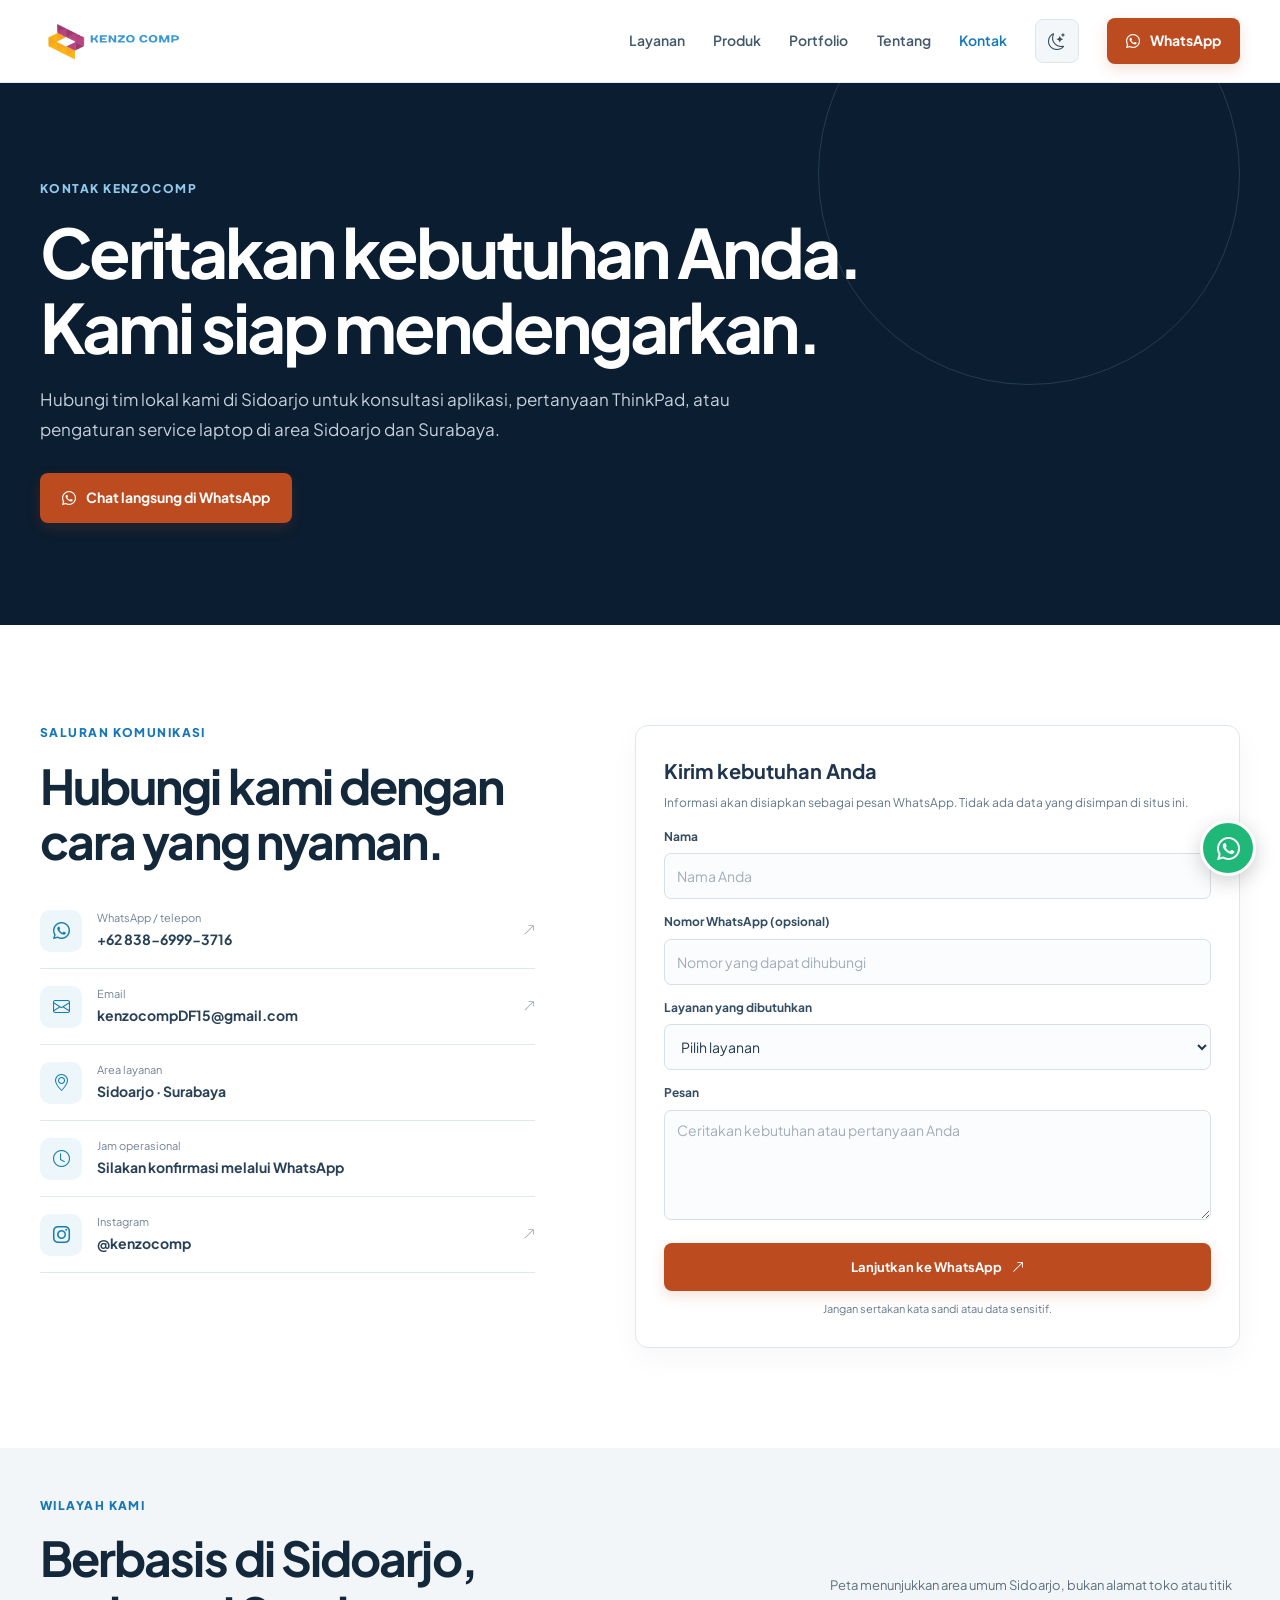
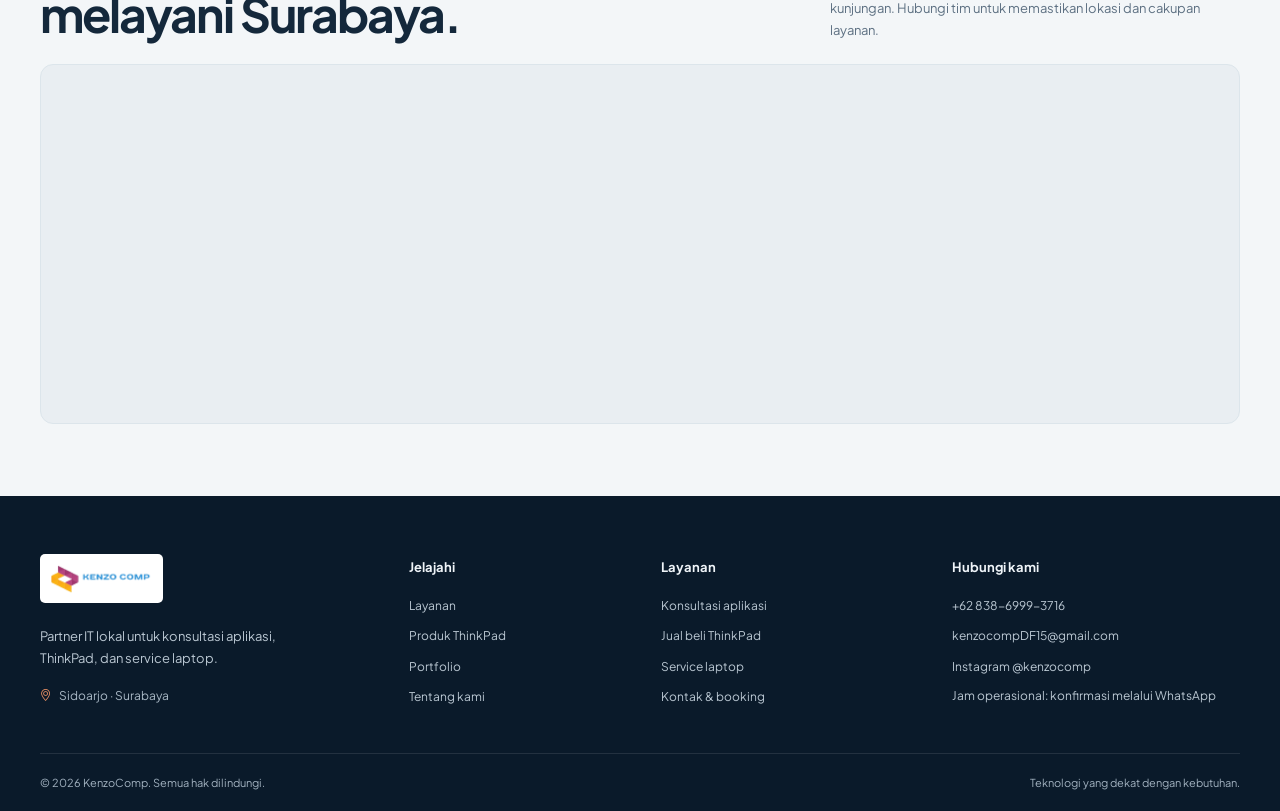
==== commit 145ba550: "UPDATE - Ui Pro max" ====
--- a/kontak/index.html
+++ b/kontak/index.html
@@ -5,6 +5,7 @@
   <title>Kontak & Booking — KenzoComp Sidoarjo</title>
   <meta name="description" content="Hubungi KenzoComp untuk konsultasi aplikasi, pembelian ThinkPad, atau booking service laptop. Berbasis di Sidoarjo, melayani Surabaya dan sekitarnya.">
   <meta name="theme-color" content="#10233f">
+  <script>try{var theme=localStorage.getItem("kenzocomp-theme");document.documentElement.dataset.theme=theme==="dark"||theme==="light"?theme:(matchMedia("(prefers-color-scheme: dark)").matches?"dark":"light");}catch(error){document.documentElement.dataset.theme="light";}</script>
   <link rel="canonical" href="https://kenzocomp.github.io/kontak/">
   <meta property="og:type" content="website"><meta property="og:site_name" content="KenzoComp"><meta property="og:title" content="Kontak & Booking — KenzoComp Sidoarjo"><meta property="og:description" content="Hubungi tim KenzoComp untuk konsultasi aplikasi, ThinkPad, atau service laptop."><meta property="og:image" content="https://kenzocomp.github.io/images/kenzocomp.png"><meta name="twitter:card" content="summary_large_image">
   <link rel="icon" href="../images/logoKENZO1.png" type="image/png">
--- a/css/kenzocomp-modern.css
+++ b/css/kenzocomp-modern.css
@@ -465,3 +465,376 @@
 @media (prefers-reduced-motion: reduce) {
   *,*::before,*::after { scroll-behavior: auto !important; animation-duration: .01ms !important; animation-iteration-count: 1 !important; transition-duration: .01ms !important; }
 }
+
+/* KenzoComp refresh: Swiss-inspired B2B service layout, with the original brand palette. */
+:root {
+  --navy: #102b46;
+  --navy-deep: #0b1d30;
+  --navy-soft: #1d4567;
+  --blue: #1677b8;
+  --orange: #ed7440;
+  --orange-dark: #ce582b;
+  --ink: #14283b;
+  --body: #4d6072;
+  --muted: #718294;
+  --canvas: #f3f6f8;
+  --line: #dfe6eb;
+  --radius-sm: 8px;
+  --radius: 14px;
+  --radius-lg: 20px;
+  --content: 1200px;
+  --shadow: 0 16px 38px rgba(13, 37, 59, .08);
+}
+
+body { color: var(--body); background: #fff; font-size: 16px; line-height: 1.7; }
+.container { width: min(var(--content), calc(100% - 56px)); }
+.site-header { background: rgba(255,255,255,.96); border-color: #e7edf1; }
+.nav-wrap { min-height: 82px; }
+.brand img { width: 150px; }
+.primary-nav { gap: clamp(18px, 2.2vw, 34px); }
+.primary-nav > a:not(.button) { color: #43586b; font-size: 14px; }
+.primary-nav > a[aria-current="page"] { color: var(--blue); }
+.button { min-height: 50px; padding: 13px 21px; border-radius: 8px; font-size: 14px; }
+.button-small { min-height: 46px; padding: 11px 18px; }
+.button-orange { background: #bd4b20; box-shadow: 0 5px 14px rgba(189,75,32,.17); }
+.button-orange:hover { background: #a63a18; }
+
+.hero { background: #0b1d30; }
+.hero::before { background: radial-gradient(ellipse at 83% 40%, rgba(44,133,183,.3), transparent 35%), linear-gradient(90deg, transparent 0 64%, rgba(255,255,255,.025) 64% 64.1%, transparent 64.1%); }
+.hero-layout { min-height: 650px; grid-template-columns: minmax(0,.83fr) minmax(0,1.17fr); gap: clamp(40px,6vw,86px); padding-top: 64px; padding-bottom: 62px; }
+.hero-copy { max-width: 555px; }
+.eyebrow { margin-bottom: 16px; font-size: 12px; letter-spacing: .12em; }
+.hero h1,.page-hero h1 { letter-spacing: -.045em; }
+.hero h1 { max-width: 620px; font-size: clamp(44px,5vw,68px); line-height: 1.06; }
+.hero h1 span { color: #f49a6a; }
+.hero-description { max-width: 510px; margin: 23px 0 28px; color: #c3d0dc; font-size: 17px; line-height: 1.75; }
+.hero-note { margin-top: 25px; color: #afc0cf; font-size: 13px; }
+.hero-bottom { padding-bottom: 22px; color: #9bafc1; font-size: 12px; }
+.showcase { padding: 22px; background: #fff; border: 1px solid rgba(255,255,255,.55); border-radius: 15px; box-shadow: 0 24px 70px rgba(0,0,0,.27); }
+.showcase-topline { font-size: 10px; }
+.showcase-window { height: 340px; border-radius: 10px; }
+.showcase-tabs button { min-height: 44px; font-size: 11px; }
+.showcase-tabs button i { font-size: 13px; }
+.showcase-caption { min-height: 52px; }
+.showcase-caption b { font-size: 12px; }
+.showcase-caption > div:first-child span { font-size: 10px; }
+.showcase-actions { padding-top: 13px; }
+.showcase-demo,.showcase-consult { font-size: 11px; }
+
+.trust-strip { background: #f5f8fa; border-color: #e7edf1; }
+.trust-grid { min-height: 116px; }
+.trust-icon { width: 42px; height: 42px; flex-basis: 42px; border-radius: 11px; }
+.trust-item b { color: #19344d; font-size: 14px; }
+.trust-item small { color: #647789; font-size: 11px; }
+.section { padding: 100px 0; }
+.section-services { padding-top: 86px; }
+.section-heading { gap: 48px; margin-bottom: 36px; }
+.section-heading h2,.why-intro h2,.testimonial-layout h2,.faq-intro h2,.contact-layout h2,
+.split-info h2,.about-intro h2,.about-values h2,.contact-details h2,.map-heading h2 {
+  font-size: clamp(32px,3.8vw,48px); letter-spacing: -.04em; line-height: 1.15;
+}
+.section-heading > p { max-width: 430px; color: #5f7284; font-size: 15px; line-height: 1.75; }
+.service-grid { gap: 18px; }
+.service-card { min-height: 360px; padding: 30px; border-color: #e1e8ed; border-radius: 14px; }
+.service-card:hover { border-color: #bbd4e3; box-shadow: 0 16px 36px rgba(16,43,70,.09); transform: translateY(-3px); }
+.service-icon { width: 50px; height: 50px; border-radius: 12px; font-size: 21px; }
+.service-index { font-size: 10px; }
+.service-card h3 { font-size: 22px; }
+.service-card > p { color: #5d7082; font-size: 14px; line-height: 1.65; }
+.service-card ul { gap: 9px; font-size: 13px; }
+.text-link { font-size: 14px; }
+
+.section-why { background: #102b46; }
+.why-layout { gap: clamp(50px,8vw,125px); }
+.why-intro > p:not(.eyebrow) { color: #c1ced9; font-size: 15px; line-height: 1.75; }
+.why-list article { grid-template-columns: 42px 1fr 20px; gap: 18px; padding: 23px 0; }
+.why-list article > span { color: #9ac7e2; font-size: 12px; }
+.why-list article h3 { font-size: 16px; }
+.why-list article p { color: #c1ced9; font-size: 13px; line-height: 1.65; }
+.section-process,.section-portfolio,.section-faq { background: #f4f7f9; }
+.process-grid { border-color: #dbe4ea; }
+.process-grid article { min-height: 220px; border-color: #dbe4ea; }
+.process-grid article > span:first-child { color: #1677b8; font-size: 12px; }
+.process-grid h3 { color: #18344d; font-size: 17px; }
+.process-grid p { color: #5d7082; font-size: 13px; line-height: 1.7; }
+
+.filter-row { gap: 9px; margin-bottom: 23px; }
+.filter-button { min-height: 44px; padding: 10px 17px; border-radius: 7px; font-size: 13px; }
+.filter-button.is-active { color: #fff; background: #173d5e; border-color: #173d5e; }
+.product-grid,.portfolio-grid { gap: 18px; }
+.product-card,.portfolio-card { border-color: #e0e7ec; border-radius: 13px; transition: transform .2s ease, box-shadow .2s ease, border-color .2s ease; }
+.product-card:hover,.portfolio-card:hover { border-color: #bfd4e1; box-shadow: 0 14px 34px rgba(16,43,70,.1); transform: translateY(-3px); }
+.product-image-wrap { height: 190px; background: #eef3f6; }
+.product-badge { font-size: 10px; }
+.product-content { padding: 19px; }
+.product-overline,.portfolio-content small { font-size: 10px; }
+.product-content h3 { font-size: 18px; }
+.product-content p { min-height: 48px; color: #5d7082; font-size: 13px; line-height: 1.65; }
+.product-specs { gap: 7px; }
+.product-specs span { padding: 5px 8px; font-size: 10px; }
+.product-price,.product-bottom a { font-size: 12px; }
+.catalog-disclaimer,.sample-note { color: #637689; font-size: 12px; line-height: 1.65; }
+.portfolio-art { height: 205px; }
+.portfolio-art > span { font-size: 10px; }
+.portfolio-content { padding: 19px; }
+.portfolio-content h3 { font-size: 17px; }
+.portfolio-content p { min-height: 46px; color: #5d7082; font-size: 13px; line-height: 1.65; }
+.portfolio-content > span { font-size: 11px; }
+
+.testimonial-layout { gap: clamp(50px,8vw,110px); }
+.testimonial-layout > div:first-child > p:not(.eyebrow) { color: #5d7082; font-size: 14px; line-height: 1.75; }
+.testimonial-card { min-height: 260px; padding: 36px; background: #f3f6f8; border-color: #e1e8ed; border-radius: 14px; }
+.testimonial-card blockquote { font-size: 20px; }
+.testimonial-author b { font-size: 12px; }
+.testimonial-author small { font-size: 11px; }
+.testimonial-controls button { width: 42px; height: 42px; }
+.testimonial-controls > span { font-size: 11px; }
+.faq-layout { gap: clamp(48px,8vw,110px); }
+.faq-intro > p:not(.eyebrow) { color: #5d7082; font-size: 14px; }
+.faq-list { border-color: #dbe4ea; }
+.faq-list details { border-color: #dbe4ea; }
+.faq-list summary { min-height: 68px; color: #18344d; font-size: 15px; }
+.faq-list details p { color: #52677a; font-size: 14px; line-height: 1.7; }
+
+.contact-cta,.page-contact-band { background: #102b46; }
+.contact-layout { gap: clamp(45px,8vw,110px); }
+.contact-layout > div > p:not(.eyebrow),.page-contact-band .contact-layout > div > p:not(.eyebrow) { color: #c1ced9; font-size: 15px; line-height: 1.7; }
+.contact-actions { gap: 12px; }
+.contact-actions .button { min-height: 48px; font-size: 13px; }
+.contact-form { padding: 28px; border: 1px solid #e0e7ec; border-radius: 13px; }
+.contact-form h3 { font-size: 20px; }
+.contact-form > p { color: #647789; font-size: 12px; line-height: 1.6; }
+.contact-form label { margin: 13px 0 6px; color: #344d62; font-size: 12px; }
+.contact-form input,.contact-form select,.contact-form textarea,.page-form input,.page-form select,.page-form textarea {
+  min-height: 46px; padding: 10px 12px; color: #20394f; background: #fbfcfd; border-color: #d6e0e7; border-radius: 7px; font-size: 14px;
+}
+.contact-form textarea,.page-form textarea { min-height: 110px; }
+.contact-form .button { min-height: 48px; margin-top: 16px; font-size: 13px; }
+.contact-form > small { color: #647789; font-size: 11px; }
+.site-footer { background: #0a1a2a; }
+.footer-main { gap: 42px; padding-top: 58px; padding-bottom: 46px; }
+.footer-brand p { color: #bac7d2; font-size: 13px; line-height: 1.7; }
+.footer-brand > span { color: #aab9c6; font-size: 12px; }
+.footer-links { gap: 10px; }
+.footer-links h2 { margin-bottom: 8px; font-size: 13px; }
+.footer-links a,.footer-links span { color: #bac7d2; font-size: 12px; }
+.footer-bottom { min-height: 58px; color: #a2b2c0; font-size: 11px; }
+.floating-whatsapp { width: 56px; height: 56px; right: 24px; bottom: 24px; font-size: 23px; }
+
+.page-hero { background: #0b1d30; }
+.page-hero::after { top: -120px; width: 420px; height: 420px; border-color: rgba(125,185,220,.2); }
+.page-hero-inner { padding-top: 98px; padding-bottom: 102px; }
+.page-hero h1 { max-width: 900px; font-size: clamp(44px,5.4vw,68px); }
+.page-hero-inner > p:not(.eyebrow) { max-width: 700px; margin: 22px 0 28px; color: #c3d0dc; font-size: 17px; line-height: 1.75; }
+.page-hero .button { min-height: 50px; font-size: 14px; }
+.split-info { gap: clamp(40px,7vw,90px); }
+.split-info > div > p:not(.eyebrow),.about-intro > div > p,.about-values > div > p:not(.eyebrow) { color: #5d7082; font-size: 15px; line-height: 1.75; }
+.about-values > div > p:not(.eyebrow) { color: #c1ced9; }
+.info-checklist { padding: 25px 28px; border-color: #e1e8ed; border-radius: 13px; }
+.info-checklist p { padding: 14px 0; font-size: 14px; }
+.catalog-filter-panel { gap: 14px; padding: 18px; background: #f3f6f8; border-color: #dfe6eb; border-radius: 12px; }
+.catalog-filter-panel label { font-size: 12px; }
+.catalog-filter-panel select { min-height: 46px; padding: 9px 12px; color: #40566a; border-color: #d5dfe6; border-radius: 7px; font-size: 13px; }
+.contact-details h2 { margin-bottom: 25px; }
+.contact-detail { min-height: 76px; gap: 15px; border-color: #e2e9ed; }
+.contact-detail > i:first-child { width: 42px; height: 42px; flex-basis: 42px; border-radius: 10px; font-size: 17px; }
+.contact-detail small { color: #718294; font-size: 11px; }
+.contact-detail b { color: #294157; font-size: 14px; }
+.map-section { background: #f3f6f8; }
+.map-heading > p { color: #5d7082; font-size: 13px; line-height: 1.7; }
+.map-wrap { height: 360px; border-color: #dce5eb; border-radius: 13px; }
+
+@media (max-width: 1050px) {
+  .hero-layout { gap: 32px; }
+  .showcase { padding: 18px; }
+}
+@media (max-width: 820px) {
+  .container { width: min(calc(100% - 40px), 700px); }
+  .nav-wrap { min-height: 72px; }
+  .primary-nav { background: #fff; }
+  .primary-nav > a:not(.button) { min-height: 46px; font-size: 14px; }
+  .hero-layout { min-height: 0; grid-template-columns: 1fr; gap: 34px; padding-top: 58px; padding-bottom: 36px; }
+  .hero h1 { font-size: clamp(42px,8vw,60px); }
+  .hero-description { font-size: 16px; }
+  .showcase { width: min(100%, 640px); }
+  .showcase-window { height: 328px; }
+  .section { padding: 76px 0; }
+  .service-grid { grid-template-columns: repeat(2,minmax(0,1fr)); }
+  .service-card { min-height: 345px; padding: 24px; }
+  .footer-links a,.footer-links span { font-size: 13px; }
+}
+@media (max-width: 540px) {
+  .container { width: calc(100% - 36px); }
+  body { font-size: 16px; }
+  .hero-layout { gap: 28px; padding-top: 42px; }
+  .hero h1 { font-size: clamp(38px,10vw,49px); }
+  .hero-description { font-size: 15px; }
+  .hero-actions { align-items: stretch; flex-direction: column; }
+  .hero-actions .button { width: 100%; }
+  .hero-note { font-size: 12px; }
+  .hero-bottom { font-size: 10px; }
+  .showcase { padding: 13px; }
+  .showcase-window { height: 262px; }
+  .showcase-tabs button { min-height: 39px; font-size: 8px; }
+  .showcase-caption b { font-size: 11px; }
+  .showcase-caption > div:first-child span { font-size: 9px; }
+  .trust-item b { font-size: 11px; }
+  .trust-item small { font-size: 9px; }
+  .section { padding: 62px 0; }
+  .section-heading h2,.why-intro h2,.testimonial-layout h2,.faq-intro h2,.contact-layout h2,
+  .split-info h2,.about-intro h2,.about-values h2,.contact-details h2,.map-heading h2 { font-size: 32px; }
+  .section-heading > p,.why-intro > p:not(.eyebrow),.contact-layout > div > p:not(.eyebrow) { font-size: 14px; }
+  .service-grid { grid-template-columns: 1fr; }
+  .service-card { min-height: 0; padding: 23px; }
+  .service-card h3 { font-size: 21px; }
+  .service-card > p,.service-card ul { font-size: 13px; }
+  .process-grid article { min-height: 190px; }
+  .process-grid h3 { font-size: 14px; }
+  .process-grid p { font-size: 12px; }
+  .filter-button { min-height: 42px; padding: 9px 12px; font-size: 11px; }
+  .product-content p,.portfolio-content p { font-size: 12px; }
+  .faq-list summary { min-height: 62px; font-size: 13px; }
+  .faq-list details p { font-size: 13px; }
+  .contact-form { padding: 21px; }
+  .footer-main { gap: 27px 18px; padding-top: 42px; }
+  .footer-brand p { font-size: 12px; }
+  .footer-links h2 { font-size: 12px; }
+  .footer-links a,.footer-links span { font-size: 11px; }
+  .page-hero-inner { padding-top: 64px; padding-bottom: 68px; }
+  .page-hero h1 { font-size: clamp(38px,10vw,48px); }
+  .page-hero-inner > p:not(.eyebrow) { font-size: 15px; }
+  .catalog-filter-panel { grid-template-columns: 1fr; }
+  .map-wrap { width: calc(100% - 36px); height: 270px; }
+}
+
+.theme-toggle {
+  display: inline-flex;
+  width: 44px;
+  min-width: 44px;
+  min-height: 44px;
+  align-items: center;
+  justify-content: center;
+  gap: 9px;
+  padding: 0 11px;
+  color: #304a60;
+  background: #f3f7f9;
+  border: 1px solid #dfe7ec;
+  border-radius: 8px;
+  cursor: pointer;
+  transition: color .2s ease, background .2s ease, border-color .2s ease;
+}
+.theme-toggle:hover { color: var(--blue); background: #eaf3f8; border-color: #c7dce8; }
+.theme-toggle i { font-size: 17px; }
+.theme-toggle span { display: none; }
+.product-search { display: flex; max-width: 480px; min-height: 48px; align-items: center; gap: 10px; margin: 0 0 20px; padding: 0 13px; color: #607487; background: #fff; border: 1px solid #dce5eb; border-radius: 8px; }
+.product-search > i { color: #6d8293; font-size: 15px; }
+.product-search > span { position: absolute; width: 1px; height: 1px; overflow: hidden; clip: rect(0,0,0,0); white-space: nowrap; }
+.product-search input { width: 100%; min-height: 46px; padding: 8px 0; color: #20394f; background: transparent; border: 0; outline: 0; font-size: 14px; }
+.product-search input::placeholder { color: #7c8d9c; opacity: 1; }
+.product-search:focus-within { border-color: #5b9fc4; box-shadow: 0 0 0 3px rgba(22,119,184,.12); }
+.catalog-search { max-width: none; margin-top: -5px; }
+
+html[data-theme="dark"] { color-scheme: dark; background: #0d1823; }
+html[data-theme="dark"] body { color: #ccd7e0; background: #0d1823; }
+html[data-theme="dark"] .site-header { color: #e6edf3; background: rgba(11,26,40,.96); border-color: #26394a; }
+html[data-theme="dark"] .primary-nav > a:not(.button) { color: #cad6df; }
+html[data-theme="dark"] .primary-nav > a:not(.button):hover { color: #83c7ed; }
+html[data-theme="dark"] .menu-toggle { border-color: #33495d; }
+html[data-theme="dark"] .menu-toggle span { background: #d7e3eb; }
+html[data-theme="dark"] .primary-nav { background: #0e1c29; border-color: #26394a; }
+html[data-theme="dark"] .primary-nav > a:not(.button) { border-color: #26394a; }
+html[data-theme="dark"] .theme-toggle { color: #d4e2ec; background: #1a2b3a; border-color: #344b5e; }
+html[data-theme="dark"] .theme-toggle:hover { color: #a9d9f3; background: #20364a; border-color: #54718a; }
+html[data-theme="dark"] .eyebrow:not(.eyebrow-light) { color: #87cae9; }
+html[data-theme="dark"] .text-link { color: #91d2ef; }
+html[data-theme="dark"] .text-link:hover { color: #ffc09e; }
+html[data-theme="dark"] .trust-strip,
+html[data-theme="dark"] .section:not(.section-why):not(.contact-cta):not(.page-contact-band),
+html[data-theme="dark"] .section-process,
+html[data-theme="dark"] .section-portfolio,
+html[data-theme="dark"] .section-faq,
+html[data-theme="dark"] .map-section { background: #111f2d; border-color: #293c4e; }
+html[data-theme="dark"] .trust-item { border-color: #304254; }
+html[data-theme="dark"] .trust-icon { color: #91d0f0; background: #1b3b51; }
+html[data-theme="dark"] .trust-item:first-child .trust-icon { color: #ffb48f; background: #493329; }
+html[data-theme="dark"] .trust-item b { color: #eff4f7; }
+html[data-theme="dark"] .trust-item small { color: #b1c0cc; }
+html[data-theme="dark"] .section-heading h2,
+html[data-theme="dark"] .faq-intro h2,
+html[data-theme="dark"] .about-intro h2,
+html[data-theme="dark"] .contact-details h2,
+html[data-theme="dark"] .map-heading h2 { color: #f0f5f8; }
+html[data-theme="dark"] .section-heading > p,
+html[data-theme="dark"] .about-intro > div > p,
+html[data-theme="dark"] .faq-intro > p:not(.eyebrow),
+html[data-theme="dark"] .map-heading > p,
+html[data-theme="dark"] .split-info > div > p:not(.eyebrow) { color: #bac8d3; }
+html[data-theme="dark"] .service-card,
+html[data-theme="dark"] .product-card,
+html[data-theme="dark"] .portfolio-card,
+html[data-theme="dark"] .testimonial-card,
+html[data-theme="dark"] .contact-form,
+html[data-theme="dark"] .page-form,
+html[data-theme="dark"] .info-checklist,
+html[data-theme="dark"] .catalog-filter-panel { color: #d1dce5; background: #182938; border-color: #304457; }
+html[data-theme="dark"] .filter-button:not(.is-active) { color: #d0dce5; background: #182938; border-color: #304457; }
+html[data-theme="dark"] .filter-button:hover,
+html[data-theme="dark"] .filter-button.is-active { color: #fff; background: #1d4567; border-color: #1d4567; }
+html[data-theme="dark"] .service-card h3,
+html[data-theme="dark"] .product-content h3,
+html[data-theme="dark"] .portfolio-content h3,
+html[data-theme="dark"] .contact-form h3,
+html[data-theme="dark"] .info-checklist p,
+html[data-theme="dark"] .faq-list summary { color: #edf3f6; }
+html[data-theme="dark"] .service-card > p,
+html[data-theme="dark"] .service-card ul,
+html[data-theme="dark"] .product-content p,
+html[data-theme="dark"] .portfolio-content p,
+html[data-theme="dark"] .testimonial-layout > div:first-child > p:not(.eyebrow),
+html[data-theme="dark"] .faq-list details p,
+html[data-theme="dark"] .catalog-disclaimer,
+html[data-theme="dark"] .sample-note,
+html[data-theme="dark"] .contact-form > p { color: #b8c6d1; }
+html[data-theme="dark"] .product-overline { color: #8bd0ef; }
+html[data-theme="dark"] .product-image-wrap { background: #223546; }
+html[data-theme="dark"] .product-specs span { color: #d0dce5; background: #263b4d; }
+html[data-theme="dark"] .product-bottom { border-color: #304457; }
+html[data-theme="dark"] .product-price { color: #d4dfe7; }
+html[data-theme="dark"] .product-badge { color: #b8efd9; background: #1f493e; }
+html[data-theme="dark"] .portfolio-art { filter: brightness(.78) saturate(.82); }
+html[data-theme="dark"] .portfolio-art > span { color: #26455c; }
+html[data-theme="dark"] .testimonial-card blockquote { color: #e6eef3; }
+html[data-theme="dark"] .process-grid,
+html[data-theme="dark"] .process-grid article,
+html[data-theme="dark"] .faq-list,
+html[data-theme="dark"] .faq-list details { border-color: #304457; }
+html[data-theme="dark"] .process-grid h3 { color: #eaf1f5; }
+html[data-theme="dark"] .process-grid p { color: #b8c6d1; }
+html[data-theme="dark"] .contact-detail { border-color: #2e4254; }
+html[data-theme="dark"] .contact-detail b { color: #e0eaf0; }
+html[data-theme="dark"] .contact-detail small { color: #aebdca; }
+html[data-theme="dark"] .contact-detail > i:first-child { color: #9bd5f2; background: #1b3a50; }
+html[data-theme="dark"] .contact-form label { color: #d8e3eb; }
+html[data-theme="dark"] .catalog-filter-panel label { color: #d8e3eb; }
+html[data-theme="dark"] .contact-form input,
+html[data-theme="dark"] .contact-form select,
+html[data-theme="dark"] .contact-form textarea,
+html[data-theme="dark"] .page-form input,
+html[data-theme="dark"] .page-form select,
+html[data-theme="dark"] .page-form textarea,
+html[data-theme="dark"] .catalog-filter-panel select,
+html[data-theme="dark"] .product-search { color: #e1eaf0; background: #10202e; border-color: #3a5062; }
+html[data-theme="dark"] .product-search input { color: #e1eaf0; }
+html[data-theme="dark"] .product-search input::placeholder { color: #a5b6c4; }
+html[data-theme="dark"] .contact-form input::placeholder,
+html[data-theme="dark"] .contact-form textarea::placeholder { color: #9eb0be; }
+html[data-theme="dark"] .loading-message,
+html[data-theme="dark"] .error-message { color: #c4d0da; background: #1a2b3a; }
+html[data-theme="dark"] .map-wrap { background: #1a2b3a; border-color: #354b5d; }
+html[data-theme="dark"] .site-footer { background: #08131e; }
+
+@media (max-width: 820px) {
+  .primary-nav .theme-toggle { width: auto; align-self: flex-start; justify-content: flex-start; margin-top: 10px; }
+  .theme-toggle span { display: inline; font-size: 13px; font-weight: 700; }
+  html[data-theme="dark"] .primary-nav { background: #0e1c29; }
+}
